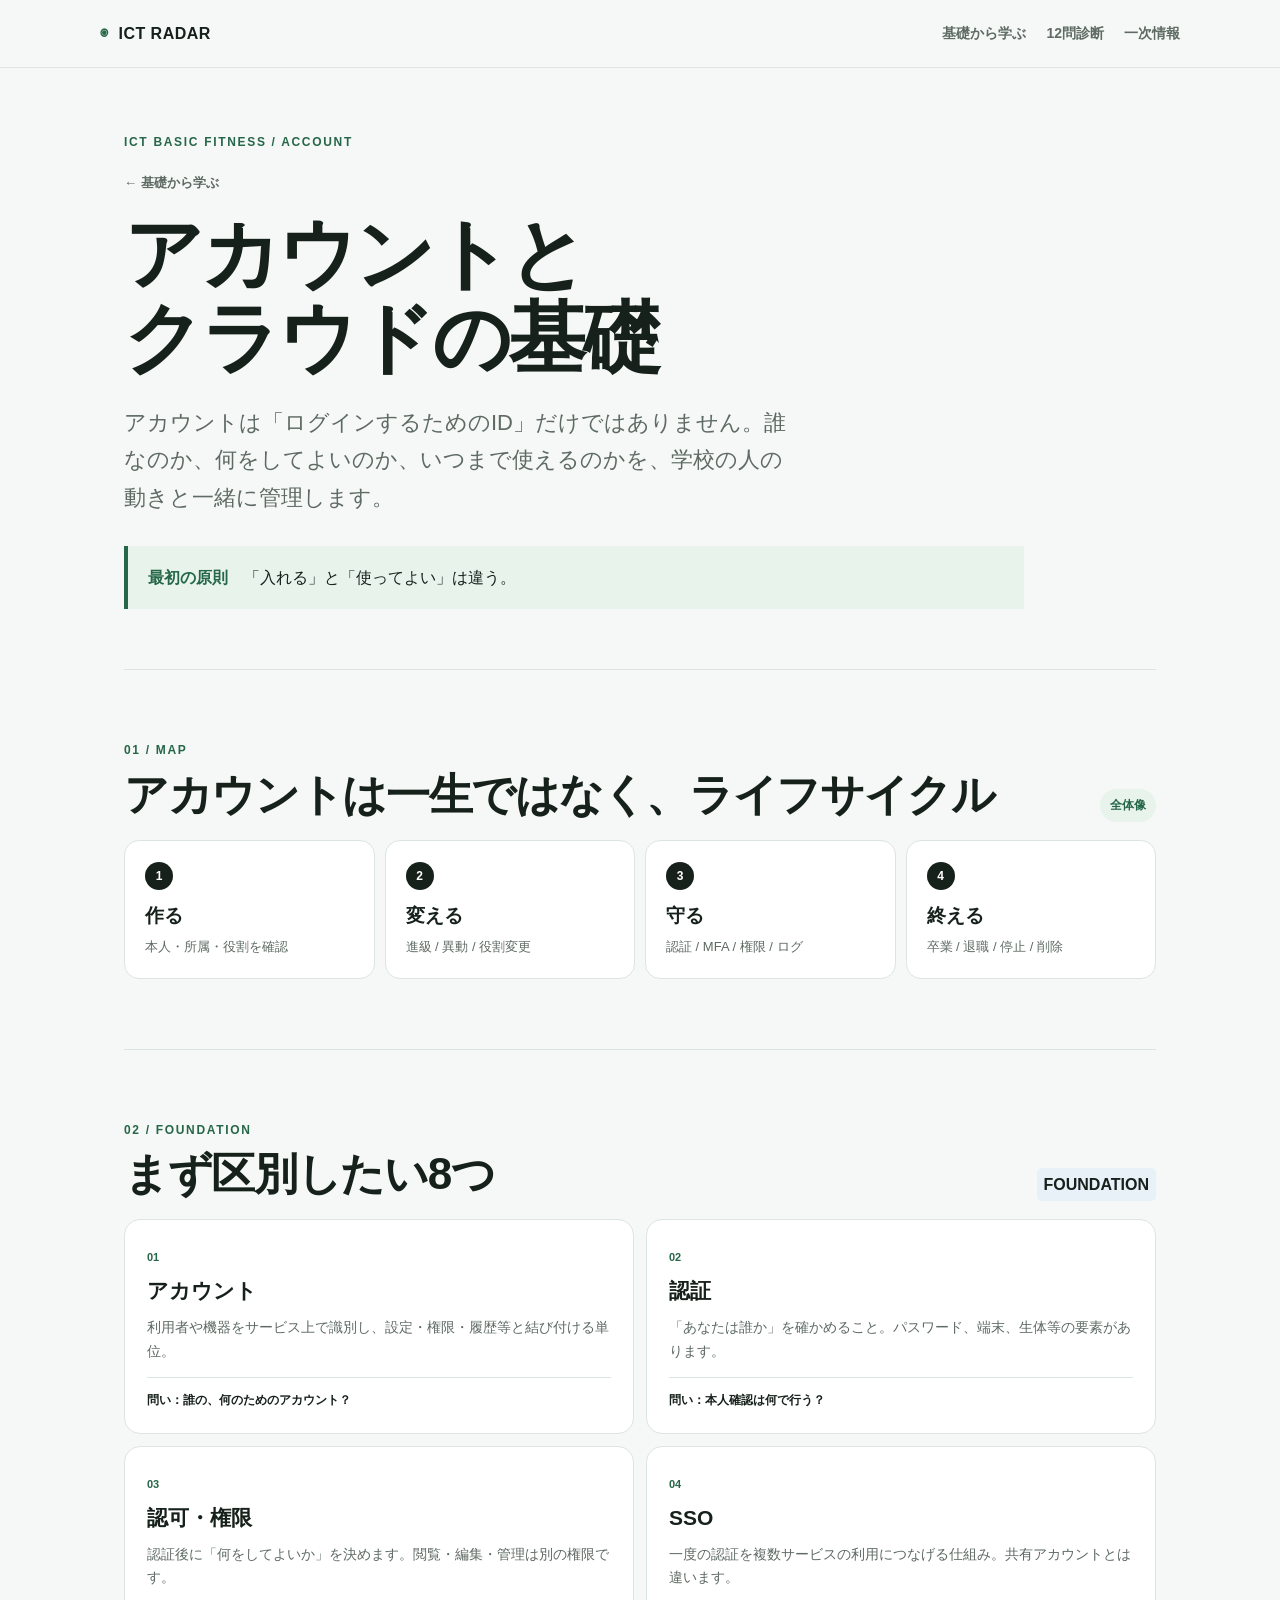
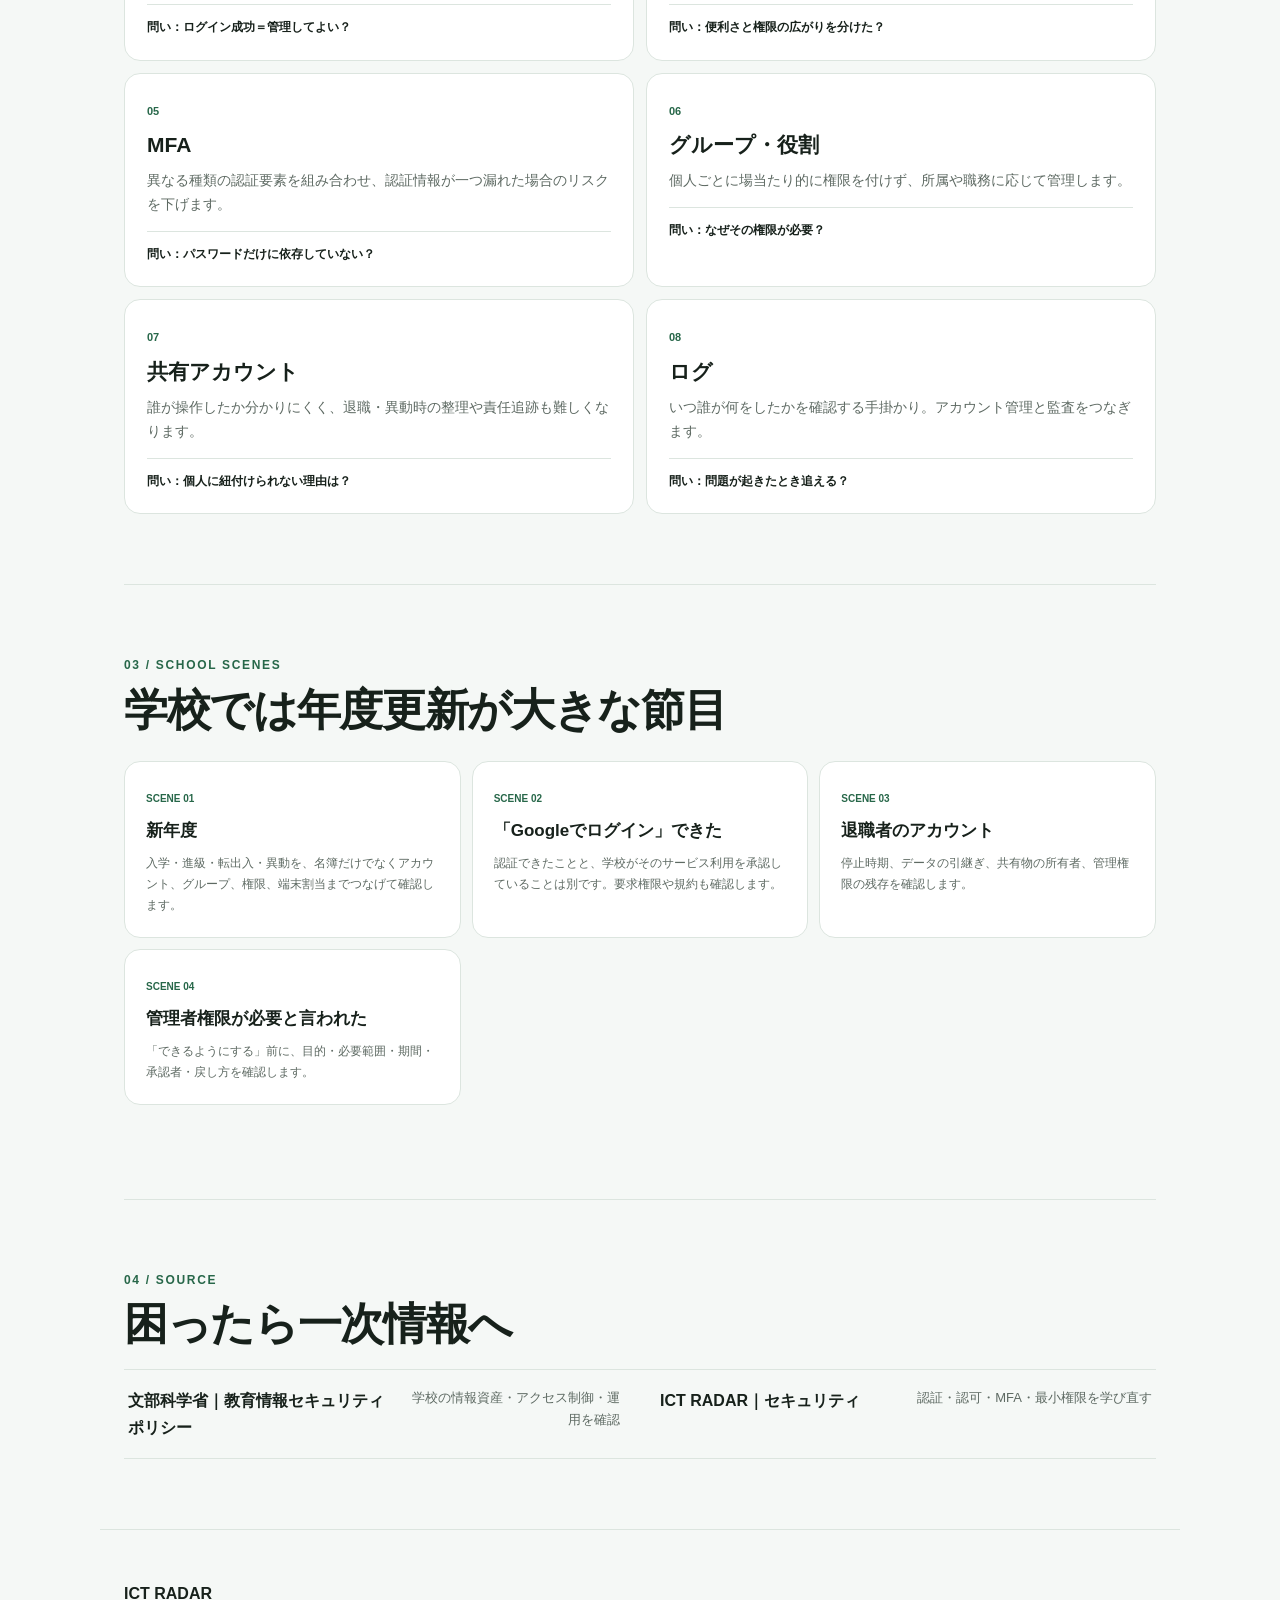
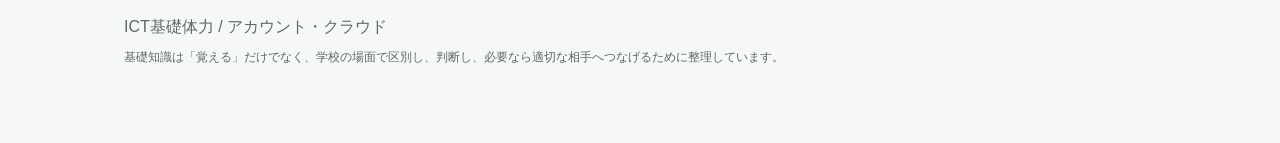
==== account.html @ d50bbae7 "Add account and cloud foundation page" ====
<!doctype html><html lang="ja"><head><meta charset="utf-8"><meta name="viewport" content="width=device-width,initial-scale=1"><meta name="description" content="学校ICTのアカウント・クラウド運用の基礎"><title>アカウント・クラウドの基礎 | ICT RADAR</title><link rel="stylesheet" href="styles.css"></head><body>
<header class="site-header"><a class="brand" href="index.html"><span class="brand-mark">◉</span><span>ICT RADAR</span></a><nav><a href="index.html#learn">基礎から学ぶ</a><a href="diagnosis.html">12問診断</a><a href="index.html#sources">一次情報</a></nav></header>
<main><section class="topic-hero"><p class="eyebrow">ICT BASIC FITNESS / ACCOUNT</p><p class="topic-back"><a href="index.html#learn">← 基礎から学ぶ</a></p><h1>アカウントと<br>クラウドの基礎</h1><p class="lead">アカウントは「ログインするためのID」だけではありません。誰なのか、何をしてよいのか、いつまで使えるのかを、学校の人の動きと一緒に管理します。</p><div class="topic-principle"><strong>最初の原則</strong><span>「入れる」と「使ってよい」は違う。</span></div></section>
<section class="section"><div class="section-head"><div><p class="eyebrow">01 / MAP</p><h2>アカウントは一生ではなく、ライフサイクル</h2></div><span class="status">全体像</span></div><div class="diagnose-flow"><article><span>1</span><h3>作る</h3><p>本人・所属・役割を確認</p></article><article><span>2</span><h3>変える</h3><p>進級 / 異動 / 役割変更</p></article><article><span>3</span><h3>守る</h3><p>認証 / MFA / 権限 / ログ</p></article><article><span>4</span><h3>終える</h3><p>卒業 / 退職 / 停止 / 削除</p></article></div></section>
<section class="section"><div class="section-head"><div><p class="eyebrow">02 / FOUNDATION</p><h2>まず区別したい8つ</h2></div><span class="tag foundation">FOUNDATION</span></div><div class="concept-grid">
<article><span>01</span><h3>アカウント</h3><p>利用者や機器をサービス上で識別し、設定・権限・履歴等と結び付ける単位。</p><b>問い：誰の、何のためのアカウント？</b></article>
<article><span>02</span><h3>認証</h3><p>「あなたは誰か」を確かめること。パスワード、端末、生体等の要素があります。</p><b>問い：本人確認は何で行う？</b></article>
<article><span>03</span><h3>認可・権限</h3><p>認証後に「何をしてよいか」を決めます。閲覧・編集・管理は別の権限です。</p><b>問い：ログイン成功＝管理してよい？</b></article>
<article><span>04</span><h3>SSO</h3><p>一度の認証を複数サービスの利用につなげる仕組み。共有アカウントとは違います。</p><b>問い：便利さと権限の広がりを分けた？</b></article>
<article><span>05</span><h3>MFA</h3><p>異なる種類の認証要素を組み合わせ、認証情報が一つ漏れた場合のリスクを下げます。</p><b>問い：パスワードだけに依存していない？</b></article>
<article><span>06</span><h3>グループ・役割</h3><p>個人ごとに場当たり的に権限を付けず、所属や職務に応じて管理します。</p><b>問い：なぜその権限が必要？</b></article>
<article><span>07</span><h3>共有アカウント</h3><p>誰が操作したか分かりにくく、退職・異動時の整理や責任追跡も難しくなります。</p><b>問い：個人に紐付けられない理由は？</b></article>
<article><span>08</span><h3>ログ</h3><p>いつ誰が何をしたかを確認する手掛かり。アカウント管理と監査をつなぎます。</p><b>問い：問題が起きたとき追える？</b></article>
</div></section>
<section class="section"><div class="section-head"><div><p class="eyebrow">03 / SCHOOL SCENES</p><h2>学校では年度更新が大きな節目</h2></div></div><div class="scene-security-grid"><article><span>SCENE 01</span><h3>新年度</h3><p>入学・進級・転出入・異動を、名簿だけでなくアカウント、グループ、権限、端末割当までつなげて確認します。</p></article><article><span>SCENE 02</span><h3>「Googleでログイン」できた</h3><p>認証できたことと、学校がそのサービス利用を承認していることは別です。要求権限や規約も確認します。</p></article><article><span>SCENE 03</span><h3>退職者のアカウント</h3><p>停止時期、データの引継ぎ、共有物の所有者、管理権限の残存を確認します。</p></article><article><span>SCENE 04</span><h3>管理者権限が必要と言われた</h3><p>「できるようにする」前に、目的・必要範囲・期間・承認者・戻し方を確認します。</p></article></div></section>
<section class="section"><div class="section-head"><div><p class="eyebrow">04 / SOURCE</p><h2>困ったら一次情報へ</h2></div></div><div class="source-list"><a href="https://www.mext.go.jp/a_menu/shotou/zyouhou/detail/1397369.htm" target="_blank" rel="noopener"><strong>文部科学省｜教育情報セキュリティポリシー</strong><span>学校の情報資産・アクセス制御・運用を確認</span></a><a href="security.html"><strong>ICT RADAR｜セキュリティ</strong><span>認証・認可・MFA・最小権限を学び直す</span></a></div></section></main><footer><strong>ICT RADAR</strong><p>ICT基礎体力 / アカウント・クラウド</p><p class="small">基礎知識は「覚える」だけでなく、学校の場面で区別し、判断し、必要なら適切な相手へつなげるために整理しています。</p></footer></body></html>
---- styles.css ----
:root{--ink:#17211b;--muted:#5e6a63;--line:#dce5df;--bg:#f5f8f6;--card:#fff;--green:#276749;--pale:#e8f3ec;--yellow:#f7efc7;--blue:#e8f0f8;--max:1080px}*{box-sizing:border-box}html{scroll-behavior:smooth}body{margin:0;font-family:-apple-system,BlinkMacSystemFont,"Segoe UI","Noto Sans JP",sans-serif;color:var(--ink);background:var(--bg);line-height:1.7}.site-header{height:68px;padding:0 max(20px,calc((100% - var(--max))/2));display:flex;align-items:center;justify-content:space-between;background:rgba(245,248,246,.95);border-bottom:1px solid var(--line);position:sticky;top:0;z-index:10}.brand{display:flex;gap:10px;align-items:center;font-weight:800;text-decoration:none;color:var(--ink);letter-spacing:.03em}.brand-mark{color:var(--green)}nav{display:flex;gap:20px}nav a{color:var(--muted);text-decoration:none;font-size:14px;font-weight:700}main{max-width:var(--max);margin:auto;padding:0 24px}.hero{padding:88px 0 72px;max-width:780px}.eyebrow{font-size:12px;font-weight:800;letter-spacing:.14em;color:var(--green);margin:0 0 8px;text-transform:uppercase}.hero h1{font-size:clamp(48px,8vw,88px);line-height:1.05;letter-spacing:-.04em;margin:0 0 26px}.lead{font-size:clamp(17px,2.2vw,22px);color:var(--muted);max-width:680px}.hero-actions{display:flex;gap:12px;flex-wrap:wrap;margin-top:30px}.button{display:inline-block;padding:12px 18px;border:1px solid var(--line);border-radius:999px;text-decoration:none;color:var(--ink);font-weight:800;background:white}.button.primary{background:var(--ink);color:white;border-color:var(--ink)}.section{padding:70px 0;border-top:1px solid var(--line)}.section-head{display:flex;align-items:end;justify-content:space-between;gap:20px;margin-bottom:18px}.section h2{font-size:clamp(30px,4vw,44px);line-height:1.2;margin:0;letter-spacing:-.03em}.section-intro{color:var(--muted);max-width:760px;margin:0 0 28px}.status,.one{font-size:12px;font-weight:800;padding:6px 10px;border-radius:999px;background:var(--pale);color:var(--green);white-space:nowrap}.cards{display:grid;grid-template-columns:repeat(3,1fr);gap:16px}.card{background:var(--card);border:1px solid var(--line);border-radius:18px;padding:24px}.card h3{font-size:20px;line-height:1.45;margin:14px 0 10px}.card p{color:var(--muted);font-size:14px}.card a{color:var(--green);font-weight:800;text-decoration:none;font-size:14px}.meta{display:flex;gap:8px;align-items:center;color:var(--muted);font-size:12px}.tag{font-weight:900;padding:3px 7px;border-radius:5px}.tag.current{background:var(--yellow)}.tag.foundation{background:var(--blue)}.quiz-section{background:var(--ink);color:white;margin-left:-24px;margin-right:-24px;padding-left:24px;padding-right:24px;border:0}.quiz-section .eyebrow{color:#a9d5ba}.quiz-section .one{background:#294034;color:#c9ecd6}.quiz-box{max-width:760px}.quiz-question{font-size:clamp(22px,3vw,30px);font-weight:800;line-height:1.5;margin:20px 0}.quiz-options{display:grid;gap:10px}.quiz-option{width:100%;text-align:left;padding:14px 16px;border:1px solid #4a5b50;border-radius:12px;background:#223029;color:white;font:inherit;cursor:pointer}.quiz-option:hover,.quiz-option:focus{border-color:#a9d5ba}.quiz-option[disabled]{cursor:default;opacity:.8}.quiz-result{margin-top:18px;padding:18px;border-radius:14px;background:#f6f8f7;color:var(--ink)}.quiz-result strong{display:block;font-size:18px;margin-bottom:6px}.scene-grid{display:grid;grid-template-columns:repeat(3,1fr);gap:12px}.scene-card{text-align:left;padding:22px;border:1px solid var(--line);border-radius:16px;background:white;color:var(--ink);font:inherit;cursor:pointer;min-height:130px}.scene-card strong,.scene-card span{display:block}.scene-card strong{font-size:18px;line-height:1.45}.scene-card span{font-size:13px;color:var(--muted);margin-top:8px}.scene-card:hover,.scene-card:focus{border-color:var(--green)}.scene-answer{margin-top:16px;padding:24px;background:var(--pale);border-radius:16px}.scene-answer h3{margin-top:0}.scene-answer p{margin-bottom:0}.radar-flow{display:flex;align-items:center;gap:8px;flex-wrap:wrap;margin:4px 0 38px}.radar-flow span{background:var(--ink);color:white;border-radius:999px;padding:7px 12px;font-size:12px;font-weight:800}.radar-flow b{color:var(--green)}.media-groups{display:grid;gap:40px}.media-group h3{font-size:18px;margin:0 0 14px}.media-grid{display:grid;grid-template-columns:repeat(3,1fr);gap:12px}.media-card{display:flex;flex-direction:column;min-height:230px;padding:22px;border:1px solid var(--line);border-radius:16px;background:white;color:var(--ink);text-decoration:none;transition:transform .15s ease,border-color .15s ease}.media-card:hover,.media-card:focus{border-color:var(--green);transform:translateY(-2px)}.media-type{align-self:flex-start;background:var(--pale);color:var(--green);font-size:11px;font-weight:900;border-radius:999px;padding:4px 8px;margin-bottom:13px}.media-card strong{font-size:20px;line-height:1.35}.media-card p{color:var(--muted);font-size:13px;margin:10px 0 18px}.media-card em{font-style:normal;color:var(--green);font-size:12px;font-weight:800;margin-top:auto}.policy-media{background:#fbfaf4}.media-note{margin:36px 0 0;padding:18px 20px;border-left:4px solid var(--green);background:var(--pale);font-size:14px}.learn-grid{display:grid;grid-template-columns:repeat(3,1fr);gap:1px;background:var(--line);border:1px solid var(--line);border-radius:18px;overflow:hidden}.learn-grid article{background:white;padding:24px}.learn-grid span{font-size:12px;color:var(--green);font-weight:900}.learn-grid h3{margin:6px 0;font-size:20px}.learn-grid p{margin:0;color:var(--muted);font-size:13px}.source-list{display:grid;grid-template-columns:1fr 1fr;border-top:1px solid var(--line)}.source-list a{display:flex;justify-content:space-between;gap:18px;padding:17px 4px;border-bottom:1px solid var(--line);color:var(--ink);text-decoration:none}.source-list a:nth-child(odd){padding-right:20px}.source-list a:nth-child(even){padding-left:20px}.source-list span{font-size:13px;color:var(--muted);text-align:right}footer{max-width:var(--max);margin:0 auto;padding:50px 24px 70px;border-top:1px solid var(--line);color:var(--muted)}footer strong{color:var(--ink)}footer p{margin:6px 0}.small{font-size:12px;max-width:760px}@media(max-width:760px){.site-header nav{display:none}.hero{padding:58px 0 52px}.cards,.scene-grid,.learn-grid,.media-grid{grid-template-columns:1fr}.media-card{min-height:0}.source-list{grid-template-columns:1fr}.source-list a:nth-child(n){padding-left:4px;padding-right:4px}.section{padding:52px 0}.quiz-section{padding-top:52px;padding-bottom:52px}.source-list a{display:block}.source-list span{display:block;text-align:left;margin-top:4px}.radar-flow{gap:6px}.radar-flow span{font-size:11px;padding:6px 9px}}.live-section{position:relative}.auto-status{background:#fff3cd;color:#705800}.live-guide{display:flex;align-items:center;gap:8px;flex-wrap:wrap;margin:0 0 22px;padding:14px 16px;border:1px solid var(--line);border-radius:14px;background:white;font-size:12px}.live-guide strong{margin-right:6px}.live-guide span{padding:4px 8px;background:var(--pale);border-radius:999px}.live-guide b{color:var(--green)}.radar-meta{font-size:12px;color:var(--muted);margin:0 0 10px}.radar-items{border-top:1px solid var(--line)}.radar-item{display:grid;grid-template-columns:150px 1fr auto;gap:18px;align-items:start;padding:17px 4px;border-bottom:1px solid var(--line)}.radar-item-meta{display:flex;flex-direction:column;font-size:11px;color:var(--muted)}.radar-item-meta b{color:var(--green);font-size:12px}.radar-item a{color:var(--ink);text-decoration:none;font-weight:750;line-height:1.5}.radar-item a:hover{text-decoration:underline}.radar-keywords{display:flex;gap:4px;flex-wrap:wrap;justify-content:flex-end;max-width:220px}.radar-keywords span{font-size:10px;padding:3px 6px;border-radius:999px;background:var(--blue);white-space:nowrap}.radar-caution{font-size:12px;color:var(--muted);margin-top:18px}.radar-empty{padding:22px 4px;color:var(--muted);font-size:14px}@media(max-width:760px){.radar-item{grid-template-columns:1fr;gap:7px}.radar-item-meta{flex-direction:row;gap:8px}.radar-keywords{justify-content:flex-start;max-width:none}.live-guide strong{width:100%}}.quiz-meta{display:flex;gap:7px;flex-wrap:wrap;margin:16px 0 4px}.quiz-meta span{font-size:10px;font-weight:900;letter-spacing:.05em;padding:4px 8px;border-radius:999px;background:#294034;color:#c9ecd6}.quiz-takeaway{margin-top:14px;padding-top:12px;border-top:1px solid var(--line)}.quiz-loading{color:#c9d4cd;padding:16px 0}.topic-hero{padding:64px 0 60px;max-width:900px}.topic-hero h1{font-size:clamp(46px,7vw,78px);line-height:1.08;letter-spacing:-.04em;margin:8px 0 24px}.topic-back a{color:var(--muted);text-decoration:none;font-size:13px;font-weight:700}.topic-principle{margin-top:30px;padding:18px 20px;border-left:4px solid var(--green);background:var(--pale);display:flex;gap:16px;flex-wrap:wrap}.topic-principle strong{color:var(--green)}.network-map{display:flex;align-items:stretch;gap:7px;overflow-x:auto;padding:10px 0 20px}.network-map div{min-width:112px;background:white;border:1px solid var(--line);border-radius:14px;padding:16px 12px;text-align:center}.network-map b,.network-map span{display:block}.network-map span{font-size:11px;color:var(--muted);margin-top:4px}.network-map i{align-self:center;color:var(--green);font-style:normal;font-weight:900}.distinction{margin-top:20px;background:white;border:1px solid var(--line);border-radius:16px;padding:22px}.distinction>b{color:var(--green)}.distinction p{margin:7px 0 0}.distinction .button{margin-top:15px}.concept-grid{display:grid;grid-template-columns:repeat(2,1fr);gap:12px}.concept-grid article{background:white;border:1px solid var(--line);border-radius:16px;padding:22px}.concept-grid article>span{font-size:11px;color:var(--green);font-weight:900}.concept-grid h3{font-size:21px;margin:4px 0 7px}.concept-grid p{font-size:14px;color:var(--muted);margin:0 0 14px}.concept-grid b{display:block;font-size:12px;padding-top:12px;border-top:1px solid var(--line)}.diagnose-flow{display:grid;grid-template-columns:repeat(4,1fr);gap:10px}.diagnose-flow article{background:white;border:1px solid var(--line);border-radius:15px;padding:20px}.diagnose-flow span{display:inline-grid;place-items:center;width:28px;height:28px;border-radius:50%;background:var(--ink);color:white;font-size:12px;font-weight:900}.diagnose-flow h3{margin:10px 0 4px}.diagnose-flow p{font-size:13px;color:var(--muted);margin:0}.authority-box{margin-top:20px;padding:25px;background:var(--ink);color:white;border-radius:17px}.authority-box .eyebrow{color:#a9d5ba}.authority-box h3{font-size:22px;margin:4px 0 8px}.authority-box p:last-child{color:#c9d4cd;margin-bottom:0}.current-grid{display:grid;grid-template-columns:repeat(2,1fr);gap:12px}.current-card{background:white;border:1px solid var(--line);border-radius:16px;padding:22px}.current-card>div{display:flex;align-items:center;justify-content:space-between;gap:10px}.checked{font-size:10px;color:var(--muted)}.current-card h3{font-size:19px;line-height:1.5;margin:12px 0 8px}.current-card p{font-size:13px;color:var(--muted)}.current-card a{font-size:12px;color:var(--green);font-weight:800;text-decoration:none}.update-policy{margin-top:24px;padding:22px;background:var(--pale);border-radius:16px}.update-policy h3{margin-top:0}.update-policy p{margin-bottom:0;font-size:14px}.learn-link{color:inherit;text-decoration:none;background:white}.learn-link article{height:100%;transition:background .15s}.learn-link:hover article{background:var(--pale)}.learn-link b{display:block;color:var(--green);font-size:11px;margin-top:10px}@media(max-width:760px){.concept-grid,.current-grid,.diagnose-flow{grid-template-columns:1fr}.topic-hero{padding-top:42px}.network-map{margin-right:-24px;padding-right:24px}}.source-change-alert{margin:0 0 18px;padding:16px 18px;border:1px solid #d7a928;border-radius:14px;background:#fff7d9}.source-change-alert b{display:block}.source-change-alert p{margin:5px 0 0;font-size:13px;color:var(--muted)}.diagnosis-hero{max-width:960px}.diagnosis-model{display:grid;grid-template-columns:repeat(4,1fr);gap:10px;margin-top:30px}.diagnosis-model>div{background:white;border:1px solid var(--line);border-radius:15px;padding:16px}.diagnosis-model b,.diagnosis-model span,.diagnosis-model small{display:block}.diagnosis-model b{font-size:12px}.diagnosis-model span{font-size:12px;margin:6px 0}.diagnosis-model small{color:var(--muted)}.course-grid{display:grid;grid-template-columns:repeat(2,1fr);gap:14px}.course-card{background:white;border:1px solid var(--line);border-radius:18px;padding:26px}.course-card h3{font-size:25px;margin:6px 0}.course-card>strong{font-size:44px;letter-spacing:-.04em}.course-card p{color:var(--muted);font-size:14px}.course-time{font-size:11px;color:var(--green);font-weight:900}.diagnosis-note{font-size:12px;color:var(--muted);margin-top:18px}.diag-topline{display:flex;justify-content:space-between;gap:10px;align-items:center;margin-bottom:12px}.text-button{border:0;background:none;color:var(--green);font-weight:800;cursor:pointer}.diag-progress{height:7px;background:#e4e9e6;border-radius:99px;overflow:hidden}.diag-progress>div{height:100%;background:var(--green);transition:width .2s}.diag-question{max-width:850px;margin:22px auto 0;background:white;border:1px solid var(--line);border-radius:20px;padding:clamp(20px,4vw,38px)}.diag-qmeta{display:flex;gap:8px}.diag-qmeta span{font-size:10px;font-weight:900;padding:4px 8px;border-radius:99px;background:var(--pale)}.diag-question h3{font-size:25px;margin:12px 0}.diag-prompt{line-height:1.9;white-space:normal}.diag-options{display:grid;gap:9px;margin:22px 0}.diag-options label{display:flex;align-items:flex-start;gap:10px;border:1px solid var(--line);border-radius:13px;padding:14px;cursor:pointer}.diag-options label:has(input:checked){border-color:var(--green);background:var(--pale)}.diag-options input{margin-top:4px;accent-color:var(--green)}.confidence{border:0;border-top:1px solid var(--line);margin:24px 0 0;padding:20px 0 0}.confidence legend{font-weight:900;padding-right:12px}.confidence label{display:inline-flex;align-items:center;gap:6px;margin:10px 18px 0 0;font-size:13px}.confidence input{accent-color:var(--green)}.diag-written{display:block;margin:20px 0}.diag-written span{display:block;font-size:12px;font-weight:800;margin-bottom:7px}.diag-written textarea{width:100%;box-sizing:border-box;border:1px solid var(--line);border-radius:12px;padding:13px;font:inherit;resize:vertical}.diag-written.compact textarea{min-height:70px}.diag-error{color:#9b341d;background:#fff0ea;padding:10px 12px;border-radius:10px;font-size:12px}.diag-nav{display:flex;justify-content:space-between;gap:12px;margin-top:24px}.result-status-grid{display:grid;grid-template-columns:repeat(4,1fr);gap:10px}.result-status{background:white;border:1px solid var(--line);border-radius:16px;padding:18px}.result-status b,.result-status strong,.result-status span{display:block}.result-status b{font-size:11px}.result-status strong{font-size:40px;margin:7px 0}.result-status span{font-size:11px;color:var(--muted)}.result-status.misconception{border-color:#d6a08f}.result-status.fuzzy{border-color:#d6c68f}.result-reading{background:var(--pale);padding:16px 18px;border-radius:13px;font-size:13px;margin:16px 0 28px}.result-set-grid{display:grid;grid-template-columns:repeat(2,1fr);gap:10px}.result-set-grid article{background:white;border:1px solid var(--line);border-radius:15px;padding:18px}.result-set-grid span{font-size:10px;color:var(--green);font-weight:900}.result-set-grid h3{font-size:17px;margin:6px 0}.result-set-grid p{font-size:11px;color:var(--muted);margin:0}.review-title{margin-top:34px}.review-list{display:grid;gap:8px}.review-item{background:white;border:1px solid var(--line);border-radius:13px;padding:0 16px}.review-item summary{display:flex;gap:12px;align-items:center;padding:14px 0;cursor:pointer}.review-item summary b{font-size:10px;min-width:100px}.review-item>div{padding:0 0 16px;font-size:13px}.review-item>div p{margin:7px 0}.review-item a{color:var(--green);font-weight:800;text-decoration:none}.school-link{color:var(--muted)}.rubric-box{margin-top:28px;background:var(--ink);color:white;border-radius:17px;padding:24px}.rubric-box .eyebrow{color:#a9d5ba}.rubric-box pre{white-space:pre-wrap;font:inherit;font-size:12px;line-height:1.8;color:#dce5e0}.result-actions{display:flex;gap:10px;flex-wrap:wrap;margin-top:28px}@media(max-width:760px){.diagnosis-model,.result-status-grid{grid-template-columns:repeat(2,1fr)}.course-grid,.result-set-grid{grid-template-columns:1fr}.diag-question{padding:20px 16px}.confidence label{display:flex;margin-right:0}.review-item summary{align-items:flex-start;flex-direction:column;gap:4px}}
.source-groups{display:grid;gap:34px;margin-top:28px}.source-group{border-top:1px solid var(--line)}.source-group-head{display:grid;grid-template-columns:48px 1fr;gap:16px;padding:22px 4px 10px}.source-group-head>span{font-size:11px;font-weight:900;color:var(--green);padding-top:5px}.source-group-head h3{font-size:20px;margin:0 0 4px}.source-group-head p{font-size:12px;color:var(--muted);margin:0}.source-group .source-list{border-top:0}
@media(max-width:760px){.source-group-head{grid-template-columns:34px 1fr}.source-groups{gap:26px}}

.security-map{display:grid;grid-template-columns:1fr auto 1fr auto 1fr auto 1fr auto 1fr;gap:9px;align-items:stretch;margin:26px 0}.security-map article{background:white;border:1px solid var(--line);border-radius:15px;padding:17px;min-width:0}.security-map article>span,.scene-security-grid article>span{font-size:10px;font-weight:900;color:var(--green)}.security-map h3{font-size:16px;margin:6px 0}.security-map p{font-size:11px;color:var(--muted);margin:0;line-height:1.6}.security-map i{align-self:center;color:var(--green);font-style:normal;font-weight:900}.scene-security-grid{display:grid;grid-template-columns:repeat(3,1fr);gap:11px;margin:24px 0}.scene-security-grid article{background:white;border:1px solid var(--line);border-radius:16px;padding:21px}.scene-security-grid h3{font-size:17px;margin:7px 0}.scene-security-grid p{font-size:12px;color:var(--muted);line-height:1.75;margin:0}.security-concepts article b{line-height:1.55}
@media(max-width:980px){.security-map{grid-template-columns:1fr 1fr}.security-map i{display:none}.scene-security-grid{grid-template-columns:repeat(2,1fr)}}
@media(max-width:760px){.security-map,.scene-security-grid{grid-template-columns:1fr}}

.level-ladder{display:grid;gap:10px;margin:26px 0}.level-ladder article{display:grid;grid-template-columns:72px 1fr minmax(280px,1.15fr);gap:18px;align-items:center;background:white;border:1px solid var(--line);border-radius:17px;padding:18px 20px}.level-no{font-size:24px;font-weight:900;color:var(--green)}.level-ladder .eyebrow{margin:0}.level-ladder h3{font-size:19px;margin:3px 0}.level-ladder p{font-size:12px;color:var(--muted);margin:0}.level-check{border-left:1px solid var(--line);padding-left:18px}.level-check b,.level-check span{display:block}.level-check b{font-size:10px;color:var(--green);margin-bottom:5px}.level-check span{font-size:12px;line-height:1.7}.transfer-box{background:var(--ink);color:white;border-radius:17px;padding:22px}.transfer-box>div{display:flex;align-items:center;gap:12px;font-size:17px;font-weight:800}.transfer-box>div b{color:#a9d5ba;font-size:22px}.transfer-box p{font-size:12px;color:#dce5e0;line-height:1.8;margin:10px 0 0}
@media(max-width:760px){.level-ladder article{grid-template-columns:50px 1fr}.level-check{grid-column:1/-1;border-left:0;border-top:1px solid var(--line);padding:12px 0 0}.transfer-box>div{font-size:14px;flex-wrap:wrap}}

.answer-review-head{display:flex;justify-content:space-between;gap:18px;align-items:end;margin-top:34px}.answer-review-head .review-title{margin:0}.answer-review-head p{font-size:12px;color:var(--muted);margin:6px 0 0}.answer-review-head>span{font-size:11px;font-weight:900;color:var(--green)}.all-answers{margin-top:14px}.review-item summary em{margin-left:auto;font-style:normal;font-size:10px;color:var(--muted);font-weight:700}.answer-compare{display:grid;grid-template-columns:1fr .72fr 1fr;gap:9px;margin:4px 0 18px}.answer-box{border:1px solid var(--line);border-radius:12px;padding:13px;background:#fafcfb}.answer-box span,.answer-box strong{display:block}.answer-box span{font-size:10px;color:var(--muted);font-weight:800;margin-bottom:5px}.answer-box strong{font-size:12px;line-height:1.65}.answer-box.mine{border-left:4px solid #789b89}.answer-box.correct{border-left:4px solid var(--green)}.confidence-box{background:var(--pale)}.result-meaning{background:var(--pale);border-radius:10px;padding:10px 12px}.review-priority{margin-top:14px;padding:13px 15px;border:1px solid var(--line);border-radius:12px;font-size:12px;color:var(--muted)}
@media(max-width:760px){.answer-review-head{align-items:flex-start}.answer-compare{grid-template-columns:1fr}.review-item summary em{margin-left:0}.review-item summary{gap:5px}}

.reflection-note{background:#f7faf8;border:1px solid var(--line);border-radius:13px;padding:14px}.reflection-note span{font-size:12px}.reflection-note small{display:block;color:var(--muted);font-size:10px;line-height:1.6;margin-top:6px}.reflection-result{border:1px dashed #b8c8bf;border-radius:12px;padding:13px 14px;margin:-7px 0 17px;background:#fbfcfb}.reflection-result>span{display:block;font-size:10px;font-weight:900;color:var(--green);margin-bottom:6px}.reflection-result p{font-size:12px;line-height:1.75;margin:0;white-space:normal}.reflection-result.empty p{color:var(--muted)}

.course-badges{display:flex;gap:7px;align-items:center;flex-wrap:wrap}.free-badge{font-size:10px;font-weight:900;color:var(--green);background:var(--pale);border-radius:999px;padding:5px 9px}.privacy-note{margin:18px 0 8px;padding:15px 17px;border:1px solid var(--line);border-radius:14px;background:#f8fbf9}.privacy-note b{font-size:12px;color:var(--green)}.privacy-note p{font-size:11px;color:var(--muted);line-height:1.75;margin:6px 0 0}
@media print{.site-header,.diagnosis-hero,#diagnosisStart,#diagnosisRun,.result-actions,footer{display:none!important}#diagnosisResult{display:block!important;padding:0!important}.section{max-width:none!important}.review-item{break-inside:avoid}.review-item>div{display:block!important}.review-item summary{list-style:none}.answer-compare{grid-template-columns:1fr 1fr 1fr}.reflection-result{break-inside:avoid}}
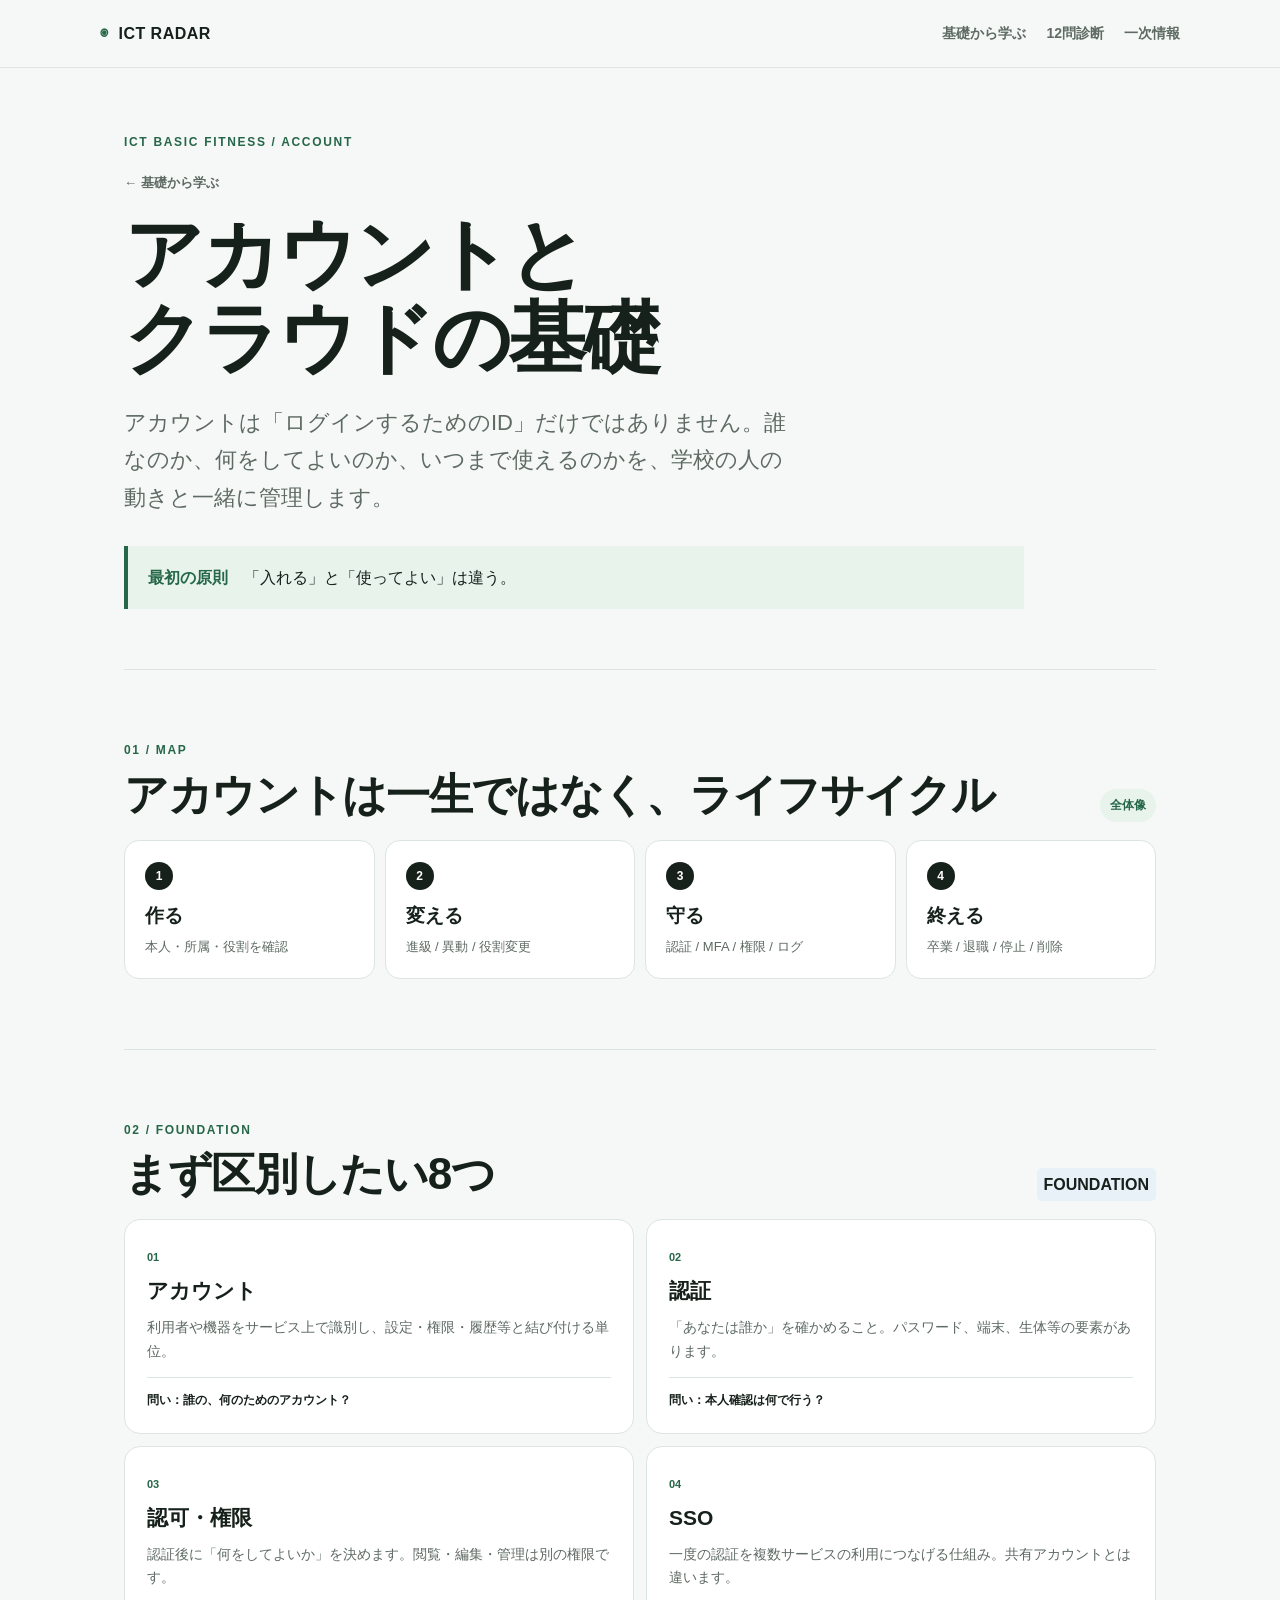
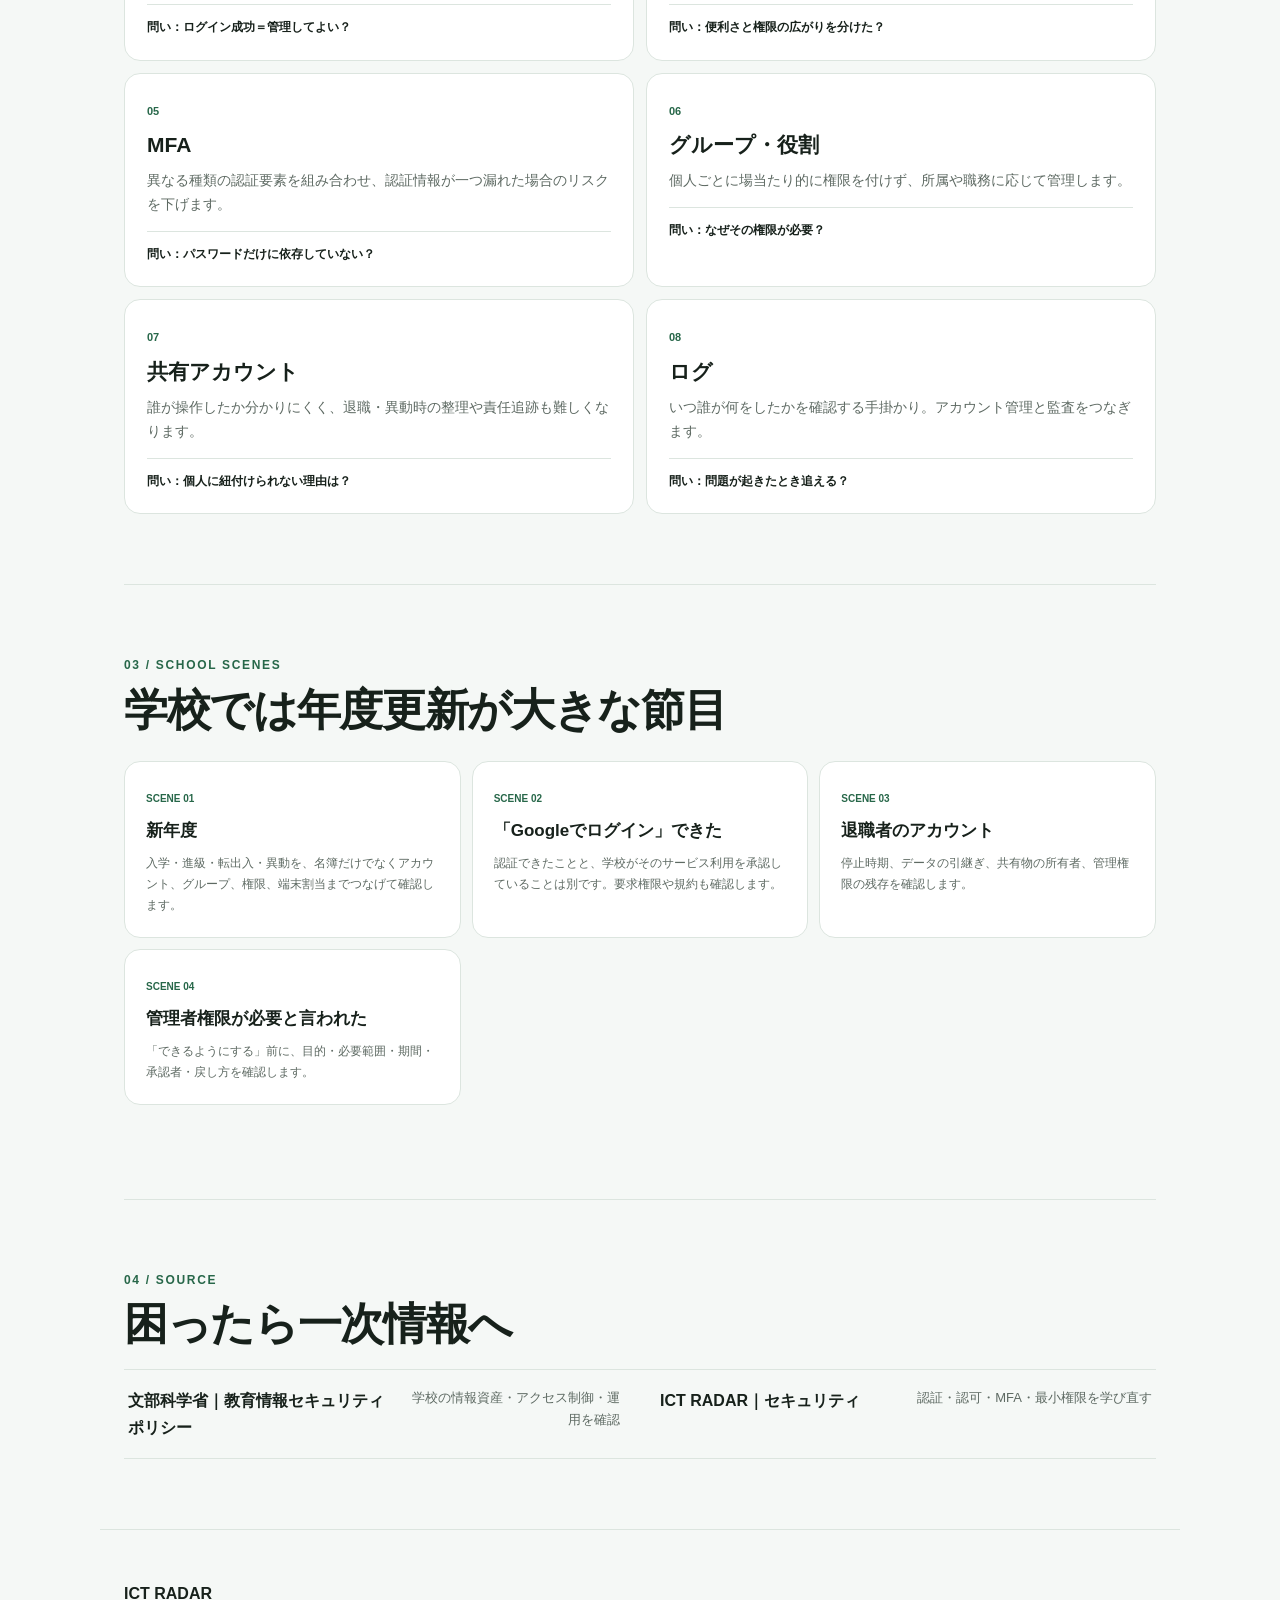
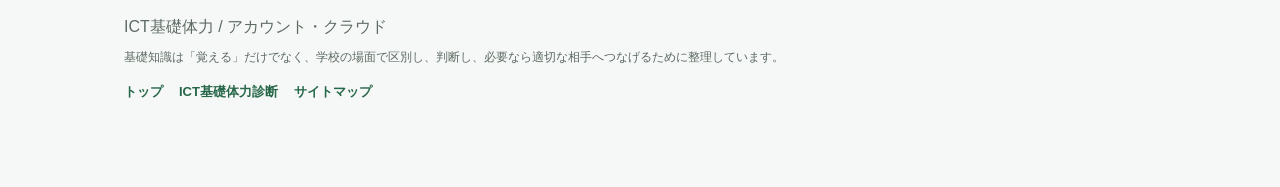
==== commit 5d32850d: "フッターにサイトマップ導線を追加" ====
--- a/account.html
+++ b/account.html
@@ -13,4 +13,5 @@
 <article><span>08</span><h3>ログ</h3><p>いつ誰が何をしたかを確認する手掛かり。アカウント管理と監査をつなぎます。</p><b>問い：問題が起きたとき追える？</b></article>
 </div></section>
 <section class="section"><div class="section-head"><div><p class="eyebrow">03 / SCHOOL SCENES</p><h2>学校では年度更新が大きな節目</h2></div></div><div class="scene-security-grid"><article><span>SCENE 01</span><h3>新年度</h3><p>入学・進級・転出入・異動を、名簿だけでなくアカウント、グループ、権限、端末割当までつなげて確認します。</p></article><article><span>SCENE 02</span><h3>「Googleでログイン」できた</h3><p>認証できたことと、学校がそのサービス利用を承認していることは別です。要求権限や規約も確認します。</p></article><article><span>SCENE 03</span><h3>退職者のアカウント</h3><p>停止時期、データの引継ぎ、共有物の所有者、管理権限の残存を確認します。</p></article><article><span>SCENE 04</span><h3>管理者権限が必要と言われた</h3><p>「できるようにする」前に、目的・必要範囲・期間・承認者・戻し方を確認します。</p></article></div></section>
-<section class="section"><div class="section-head"><div><p class="eyebrow">04 / SOURCE</p><h2>困ったら一次情報へ</h2></div></div><div class="source-list"><a href="https://www.mext.go.jp/a_menu/shotou/zyouhou/detail/1397369.htm" target="_blank" rel="noopener"><strong>文部科学省｜教育情報セキュリティポリシー</strong><span>学校の情報資産・アクセス制御・運用を確認</span></a><a href="security.html"><strong>ICT RADAR｜セキュリティ</strong><span>認証・認可・MFA・最小権限を学び直す</span></a></div></section></main><footer><strong>ICT RADAR</strong><p>ICT基礎体力 / アカウント・クラウド</p><p class="small">基礎知識は「覚える」だけでなく、学校の場面で区別し、判断し、必要なら適切な相手へつなげるために整理しています。</p></footer></body></html>+<section class="section"><div class="section-head"><div><p class="eyebrow">04 / SOURCE</p><h2>困ったら一次情報へ</h2></div></div><div class="source-list"><a href="https://www.mext.go.jp/a_menu/shotou/zyouhou/detail/1397369.htm" target="_blank" rel="noopener"><strong>文部科学省｜教育情報セキュリティポリシー</strong><span>学校の情報資産・アクセス制御・運用を確認</span></a><a href="security.html"><strong>ICT RADAR｜セキュリティ</strong><span>認証・認可・MFA・最小権限を学び直す</span></a></div></section></main><footer><strong>ICT RADAR</strong><p>ICT基礎体力 / アカウント・クラウド</p><p class="small">基礎知識は「覚える」だけでなく、学校の場面で区別し、判断し、必要なら適切な相手へつなげるために整理しています。</p>  <p class="footer-links"><a href="index.html">トップ</a><a href="diagnosis.html">ICT基礎体力診断</a><a href="sitemap.html">サイトマップ</a></p>
+</footer></body></html>
--- a/styles.css
+++ b/styles.css
@@ -16,3 +16,363 @@
 
 .course-badges{display:flex;gap:7px;align-items:center;flex-wrap:wrap}.free-badge{font-size:10px;font-weight:900;color:var(--green);background:var(--pale);border-radius:999px;padding:5px 9px}.privacy-note{margin:18px 0 8px;padding:15px 17px;border:1px solid var(--line);border-radius:14px;background:#f8fbf9}.privacy-note b{font-size:12px;color:var(--green)}.privacy-note p{font-size:11px;color:var(--muted);line-height:1.75;margin:6px 0 0}
 @media print{.site-header,.diagnosis-hero,#diagnosisStart,#diagnosisRun,.result-actions,footer{display:none!important}#diagnosisResult{display:block!important;padding:0!important}.section{max-width:none!important}.review-item{break-inside:avoid}.review-item>div{display:block!important}.review-item summary{list-style:none}.answer-compare{grid-template-columns:1fr 1fr 1fr}.reflection-result{break-inside:avoid}}
+
+.diagnosis-source{display:flex;gap:10px;align-items:center;flex-wrap:wrap;font-size:11px!important;margin:10px 0}.diagnosis-source a{font-weight:900}.diagnosis-source span{color:var(--muted);font-size:10px}
+
+
+/* Network visual learning maps */
+.web-figure{margin:30px 0 38px;background:white;border:1px solid var(--line);border-radius:22px;padding:clamp(18px,3vw,30px);box-shadow:0 8px 30px rgba(23,33,27,.035)}
+.web-figure-head{display:flex;justify-content:space-between;align-items:end;gap:28px;margin-bottom:22px}
+.web-figure-head>div>span{font-size:11px;font-weight:900;color:var(--green);letter-spacing:.08em}
+.web-figure-head h3{font-size:clamp(23px,3vw,32px);line-height:1.35;margin:4px 0 0}
+.web-figure-head>p{max-width:390px;margin:0;color:var(--muted);font-size:13px}
+.model-compare{display:grid;grid-template-columns:1fr 1fr;gap:14px}
+.model-panel{border:1px solid var(--line);border-radius:18px;padding:20px;min-width:0}
+.model-panel.separation{background:#f3f8fc}
+.model-panel.zerotrust{background:#f1f9f3}
+.model-title{display:flex;align-items:center;gap:12px}
+.model-title>b{display:grid;place-items:center;min-width:36px;height:36px;border-radius:50%;background:#245f91;color:white;font-size:18px}
+.zerotrust .model-title>b{background:var(--green)}
+.model-title h4{font-size:19px;line-height:1.35;margin:0}
+.model-title span{font-size:11px;color:var(--muted)}
+.model-panel>p{font-size:13px;color:var(--muted);line-height:1.75}
+.mini-lanes{display:grid;gap:8px;margin:16px 0}
+.lane{border-radius:12px;padding:12px 14px;background:white;border-left:5px solid #8a9}
+.lane.admin{border-left-color:#c95050}.lane.learn{border-left-color:#3d9862}.lane.web{border-left-color:#397fb8}
+.lane b,.lane span,.lane small{display:block}.lane b{font-size:12px}.lane span{font-size:11px;margin-top:3px}.lane small{font-size:10px;color:var(--muted);margin-top:4px}
+.zt-flow{display:grid;grid-template-columns:1fr auto 1fr;gap:7px;align-items:stretch;margin:16px 0}
+.zt-flow div{background:white;border:1px solid #d7e6dc;border-radius:12px;padding:11px;text-align:center}
+.zt-flow div:nth-of-type(3),.zt-flow div:nth-of-type(4){grid-row:2}.zt-flow i:nth-of-type(2){grid-row:2}
+.zt-flow b,.zt-flow span{display:block}.zt-flow b{font-size:12px}.zt-flow span{font-size:10px;color:var(--muted);margin-top:3px}.zt-flow i{align-self:center;color:var(--green);font-style:normal;font-weight:900}
+.model-points{display:flex;gap:6px;flex-wrap:wrap;margin-top:14px}
+.model-points b{width:100%;font-size:10px;color:var(--green)}
+.model-points span{font-size:10px;font-weight:750;padding:5px 8px;border-radius:999px;background:white;border:1px solid var(--line)}
+.figure-note{display:grid;grid-template-columns:120px 1fr;gap:15px;margin-top:14px;padding:14px 16px;border-radius:13px;background:#fff7d9;font-size:12px}
+.figure-note b{color:#8a6200}.figure-note span{color:#5d5847}
+.seven-figure{background:#fbfdfc}
+.seven-grid{display:grid;grid-template-columns:repeat(4,1fr);gap:9px}
+.seven-grid article{position:relative;background:white;border:1px solid var(--line);border-radius:14px;padding:17px 15px 15px}
+.seven-grid article>b{display:grid;place-items:center;width:28px;height:28px;border-radius:50%;background:var(--green);color:white;font-size:12px;margin-bottom:9px}
+.seven-grid h4{font-size:15px;line-height:1.45;margin:0 0 6px}.seven-grid p{font-size:11px;line-height:1.65;color:var(--muted);margin:0}
+.seven-grid article:last-child{grid-column:2/4;background:var(--pale)}
+.seven-summary{display:flex;align-items:center;gap:18px;margin-top:14px;padding:16px 18px;border-radius:14px;background:var(--ink);color:white}
+.seven-summary b{white-space:nowrap;color:#a9d5ba}.seven-summary p{font-size:12px;margin:0;color:#dce5e0}
+.communication-map-block{margin-top:44px;padding-top:34px;border-top:1px dashed #bdc9c1}
+.communication-map-block h3{font-size:25px;margin:3px 0 7px}.communication-map-block>p:not(.eyebrow){font-size:13px;color:var(--muted);max-width:760px}
+@media(max-width:900px){.model-compare{grid-template-columns:1fr}.seven-grid{grid-template-columns:repeat(2,1fr)}.seven-grid article:last-child{grid-column:auto}.web-figure-head{display:block}.web-figure-head>p{margin-top:10px;max-width:none}}
+@media(max-width:600px){.web-figure{margin-left:-10px;margin-right:-10px;border-radius:16px}.seven-grid{grid-template-columns:1fr}.figure-note{grid-template-columns:1fr;gap:4px}.seven-summary{display:block}.seven-summary p{margin-top:6px}.zt-flow{grid-template-columns:1fr}.zt-flow i{transform:rotate(90deg)}.zt-flow div:nth-of-type(n),.zt-flow i:nth-of-type(n){grid-row:auto}}
+
+
+/* Illustrated network guides */
+.network-illustrations{display:grid;gap:22px;margin:30px 0 40px}
+.network-illustration{margin:0;background:#fff;border:1px solid var(--line);border-radius:22px;padding:clamp(12px,2vw,20px);box-shadow:0 8px 30px rgba(23,33,27,.035)}
+.illustration-label{display:flex;align-items:center;gap:10px;margin:0 2px 13px}
+.illustration-label span{font-size:10px;font-weight:900;letter-spacing:.08em;color:var(--green);background:var(--pale);border-radius:999px;padding:5px 8px}
+.illustration-label strong{font-size:14px}
+.illustration-link{display:block;border-radius:15px;overflow:hidden;background:#f7faf8;border:1px solid #e3ebe6;cursor:zoom-in}
+.illustration-link img{display:block;width:100%;height:auto}
+.illustration-link:focus{outline:3px solid #8fc5a6;outline-offset:3px}
+.network-illustration figcaption{font-size:11px;line-height:1.7;color:var(--muted);padding:10px 4px 0}
+.figure-reading{display:grid;grid-template-columns:130px 1fr;gap:16px;align-items:start;background:#fff7d9;border-radius:14px;padding:15px 18px}
+.figure-reading b{font-size:12px;color:#8a6200}.figure-reading p{font-size:12px;color:#5d5847;margin:0;line-height:1.8}
+@media(max-width:600px){.network-illustration{margin-left:-10px;margin-right:-10px;border-radius:16px;padding:9px}.illustration-label{align-items:flex-start;flex-direction:column;gap:5px}.figure-reading{grid-template-columns:1fr;gap:4px}.network-illustration figcaption{font-size:10px}}
+
+
+/* Beginner network roles */
+.network-roles{display:grid;grid-template-columns:repeat(3,1fr);gap:12px;margin:26px 0}
+.network-roles article{background:#fff;border:1px solid var(--line);border-radius:17px;padding:19px;min-width:0}
+.role-icon{display:grid;place-items:center;width:46px;height:46px;border-radius:14px;background:var(--pale);font-size:24px;margin-bottom:12px}
+.role-name small{display:block;font-size:9px;font-weight:900;letter-spacing:.1em;color:var(--green)}
+.role-name h4{font-size:19px;line-height:1.35;margin:2px 0}
+.role-name em{display:block;font-style:normal;font-size:11px;color:var(--muted);margin-bottom:13px}
+.network-roles article>p{font-size:12px;line-height:1.75;color:var(--muted);margin:9px 0}
+.network-roles article>p b{color:var(--ink)}
+.network-roles .role-trouble{border-top:1px solid var(--line);padding-top:10px;margin-top:12px}
+.network-roles .role-trouble b{display:block;color:#9a4e32;font-size:10px;margin-bottom:2px}
+.checkpoint-guide{margin:30px 0 16px;padding:22px;background:#eef5fa;border:1px solid #d8e6f0;border-radius:18px}
+.checkpoint-guide h4{font-size:20px;margin:3px 0 7px}
+.checkpoint-guide>div>p:last-child{font-size:12px;color:var(--muted);margin:0;max-width:800px}
+.checkpoint-line{display:flex;align-items:center;gap:7px;overflow-x:auto;padding:18px 0 2px;margin-top:8px}
+.checkpoint-line span{white-space:nowrap;background:#fff;border:1px solid #cfdde7;border-radius:999px;padding:7px 10px;font-size:11px;font-weight:800}
+.checkpoint-line i{font-style:normal;font-weight:900;color:#397fb8}
+.network-example{display:grid;grid-template-columns:minmax(220px,.8fr) 1.4fr;gap:16px;background:#fff7d9;border-radius:18px;padding:20px}
+.example-question span,.example-question strong{display:block}
+.example-question span{font-size:10px;font-weight:900;color:#8a6200;margin-bottom:5px}
+.example-question strong{font-size:18px;line-height:1.55}
+.example-thinking{display:grid;gap:7px}
+.example-thinking p{background:rgba(255,255,255,.7);border-radius:10px;padding:10px 12px;font-size:11px;line-height:1.7;margin:0;color:#5d5847}
+.example-thinking b{display:block;color:var(--ink);font-size:10px}
+@media(max-width:900px){.network-roles{grid-template-columns:repeat(2,1fr)}}
+@media(max-width:600px){.network-roles{grid-template-columns:1fr}.network-roles article{padding:17px}.network-example{grid-template-columns:1fr}.checkpoint-line{margin-right:-22px;padding-right:22px}}
+
+
+/* Beginner bridge: roles -> one familiar scene -> diagnosis */
+.beginner-story{margin:32px 0 18px;background:#fff;border:1px solid var(--line);border-radius:20px;padding:clamp(18px,3vw,28px)}
+.story-head h4{font-size:clamp(21px,2.6vw,28px);line-height:1.4;margin:3px 0 8px}
+.story-head>p:last-child{font-size:13px;color:var(--muted);max-width:820px;margin:0}
+.story-steps{display:grid;grid-template-columns:repeat(2,1fr);gap:10px;margin-top:24px}
+.story-steps article{display:grid;grid-template-columns:30px 42px 1fr;gap:10px;align-items:start;background:#f8fbf9;border:1px solid var(--line);border-radius:15px;padding:16px}
+.story-no{display:grid;place-items:center;width:28px;height:28px;border-radius:50%;background:var(--green);color:#fff;font-size:11px;font-weight:900}
+.story-icon{font-size:24px;line-height:1.2}
+.story-steps h5{font-size:15px;line-height:1.5;margin:0 0 5px}
+.story-steps p{font-size:11px;line-height:1.75;color:var(--muted);margin:0 0 9px}
+.story-steps b{display:block;font-size:9px;color:#9a4e32}
+.story-steps small{display:block;font-size:10px;line-height:1.6;color:var(--muted);margin-top:2px}
+.story-caution{display:grid;grid-template-columns:100px 1fr;gap:14px;margin-top:12px;padding:15px 17px;background:#fff7d9;border-radius:13px}
+.story-caution b{font-size:11px;color:#8a6200}.story-caution p{font-size:12px;line-height:1.8;color:#5d5847;margin:0}
+.symptom-grid{display:grid;grid-template-columns:repeat(2,1fr);gap:9px;margin:20px 0 10px}
+.symptom-grid article{background:#fff;border:1px solid #cfdde7;border-radius:13px;padding:14px}
+.symptom-grid span{display:block;font-size:9px;font-weight:900;color:#397fb8;margin-bottom:4px}
+.symptom-grid b{display:block;font-size:13px;line-height:1.55}
+.symptom-grid p{font-size:10px;line-height:1.7;color:var(--muted);margin:6px 0 0}
+.checkpoint-caption{font-size:10px!important;color:var(--muted);margin:10px 0 0!important}
+@media(max-width:760px){.story-steps,.symptom-grid{grid-template-columns:1fr}.story-caution{grid-template-columns:1fr;gap:4px}}
+
+
+/* Invisible network illustration bridge */
+.invisible-network-figure{margin-top:34px}
+.compact-story{margin-top:16px}
+.picture-points{display:grid;grid-template-columns:repeat(3,1fr);gap:10px;margin-top:22px}
+.picture-points article{display:grid;grid-template-columns:34px 1fr;gap:10px;align-items:start;background:#f8fbf9;border:1px solid var(--line);border-radius:15px;padding:16px}
+.picture-points article>span{display:grid;place-items:center;width:30px;height:30px;border-radius:50%;background:var(--green);color:#fff;font-size:12px;font-weight:900}
+.picture-points h5{font-size:14px;line-height:1.5;margin:2px 0 6px}
+.picture-points p{font-size:11px;line-height:1.75;color:var(--muted);margin:0}
+@media(max-width:760px){.picture-points{grid-template-columns:1fr}}
+
+
+/* Visible foundation: IP / subnet / gateway / DNS / DHCP */
+.network-kit{margin:28px 0 18px;background:#eef7f1;border:1px solid #d4e7da;border-radius:20px;padding:clamp(18px,3vw,28px)}
+.kit-head{display:grid;grid-template-columns:64px 1fr;gap:16px;align-items:start}
+.kit-device{display:grid;place-items:center;width:58px;height:58px;border-radius:17px;background:#fff;font-size:31px}
+.kit-head h3{font-size:clamp(20px,2.5vw,27px);margin:2px 0 6px}.kit-head p:last-child{font-size:12px;color:var(--muted);margin:0}
+.dhcp-gives{display:grid;grid-template-columns:180px 38px 1fr;gap:12px;align-items:center;margin-top:22px}
+.dhcp-person{background:#fff;border:1px solid var(--line);border-radius:15px;padding:15px;text-align:center}.dhcp-person>span{display:block;font-size:27px}.dhcp-person>b{display:block;font-size:18px;margin:3px}.dhcp-person p{font-size:10px;line-height:1.6;color:var(--muted);margin:4px 0 0}
+.give-arrow{text-align:center;font-size:27px;font-weight:900;color:var(--green)}
+.setting-card{display:grid;grid-template-columns:repeat(4,1fr);gap:7px}
+.setting-card>div{background:#fff;border:1px solid var(--line);border-radius:13px;padding:12px;min-height:105px}
+.setting-card span{display:grid;place-items:center;width:23px;height:23px;border-radius:50%;background:var(--green);color:#fff;font-size:9px;font-weight:900;margin-bottom:7px}
+.setting-card b{display:block;font-size:11px;line-height:1.4}.setting-card small{display:block;font-size:9px;line-height:1.55;color:var(--muted);margin-top:5px}
+.kit-note{font-size:9px!important;color:var(--muted);margin:12px 0 0!important}
+.foundation-story{display:grid;gap:12px;margin:18px 0}
+.foundation-story>article{display:grid;grid-template-columns:210px 1fr;gap:22px;background:#fff;border:1px solid var(--line);border-radius:18px;padding:20px}
+.foundation-visual{display:flex;flex-direction:column;justify-content:center;align-items:center;min-height:150px;background:#f3f8fc;border-radius:14px;text-align:center;padding:15px}
+.foundation-visual>span{display:grid;place-items:center;width:27px;height:27px;border-radius:50%;background:#397fb8;color:#fff;font-size:10px;font-weight:900;margin-bottom:10px}
+.foundation-visual strong{font-size:20px;line-height:1.35}.foundation-visual small{font-size:10px;color:var(--muted);margin-top:5px}
+.foundation-story h3{font-size:19px;line-height:1.45;margin:2px 0 7px}.foundation-story article>div:last-child>p:not(.eyebrow):not(.when-broken){font-size:12px;line-height:1.8;color:var(--muted)}
+.misconception{display:grid;grid-template-columns:110px 1fr;gap:10px;background:#fff7d9;border-radius:10px;padding:10px 12px;margin:10px 0}.misconception b{font-size:10px;color:#8a6200}.misconception span{font-size:10px;line-height:1.65;color:#5d5847}
+.tiny-example{display:grid;grid-template-columns:auto 1fr auto 1fr;gap:7px;align-items:center;background:#f7faf8;border-radius:10px;padding:10px 12px;margin:10px 0;font-size:10px}.tiny-example span{color:var(--muted)}.tiny-example b{font-size:10px}
+.when-broken{font-size:10px;line-height:1.7;color:#6b625b;margin:10px 0 0;padding-top:9px;border-top:1px solid var(--line)}.when-broken b{color:#9a4e32}
+.dhcp-summary{display:grid;grid-template-columns:55px 1fr minmax(210px,.55fr);gap:16px;align-items:center;background:#eaf3fb;border:1px solid #d4e4ef;border-radius:18px;padding:20px;margin:20px 0 34px}.dhcp-summary>div:first-child{font-size:30px;text-align:center}.dhcp-summary h3{font-size:20px;margin:2px 0 5px}.dhcp-summary p:last-child{font-size:11px;line-height:1.75;color:var(--muted);margin:0}.dhcp-failure{background:#fff;border-radius:11px;padding:12px}.dhcp-failure b,.dhcp-failure span{display:block}.dhcp-failure b{font-size:10px;color:#397fb8;margin-bottom:4px}.dhcp-failure span{font-size:10px;line-height:1.65;color:var(--muted)}
+.foundation-more{padding-top:4px}.foundation-more>h3{font-size:21px;margin:2px 0 12px}
+.compact-concepts{grid-template-columns:repeat(2,1fr)}
+@media(max-width:900px){.dhcp-gives{grid-template-columns:1fr}.give-arrow{transform:rotate(90deg)}.setting-card{grid-template-columns:repeat(2,1fr)}.foundation-story>article{grid-template-columns:170px 1fr}.dhcp-summary{grid-template-columns:48px 1fr}.dhcp-failure{grid-column:1/-1}}
+@media(max-width:600px){.kit-head{grid-template-columns:1fr}.kit-device{width:48px;height:48px}.setting-card{grid-template-columns:1fr 1fr}.foundation-story>article{grid-template-columns:1fr;padding:14px}.foundation-visual{min-height:105px}.misconception{grid-template-columns:1fr;gap:4px}.tiny-example{grid-template-columns:1fr 1fr}.dhcp-summary{grid-template-columns:1fr}.dhcp-summary>div:first-child{text-align:left}.compact-concepts{grid-template-columns:1fr}}
+
+
+/* Today's compelling entry points */
+.today-section{padding-top:78px}
+.today-heading{display:grid;grid-template-columns:1.1fr .9fr;gap:48px;align-items:end;margin-bottom:34px}
+.today-heading h2{font-size:clamp(42px,6vw,68px);line-height:1.08;letter-spacing:-.045em}
+.today-heading>p{margin:0 0 5px;color:var(--muted);font-size:15px;line-height:1.9}
+.today-heading>p strong{color:var(--ink)}
+.today-paths{display:grid;grid-template-columns:1.45fr 1fr;grid-template-rows:1fr 1fr;gap:14px}
+.today-path{position:relative;display:flex;flex-direction:column;min-height:250px;padding:25px;border:1px solid var(--line);border-radius:22px;background:#fff;color:var(--ink);text-decoration:none;overflow:hidden;transition:transform .18s ease,border-color .18s ease,box-shadow .18s ease}
+.today-path:hover,.today-path:focus-visible{transform:translateY(-3px);border-color:#8fbaa0;box-shadow:0 16px 38px rgba(23,33,27,.08);outline:none}
+.today-path.featured{grid-row:1/3;min-height:514px;padding:34px;background:var(--ink);color:#fff;border-color:var(--ink)}
+.today-path.featured:after{content:"?";position:absolute;right:-20px;bottom:-105px;font-size:360px;line-height:1;font-weight:900;color:rgba(169,213,186,.08);pointer-events:none}
+.path-top{display:flex;align-items:center;justify-content:space-between;position:relative;z-index:1}
+.path-number{display:grid;place-items:center;width:38px;height:38px;border-radius:50%;background:var(--pale);color:var(--green);font-size:11px;font-weight:900}
+.featured .path-number{background:#294034;color:#c9ecd6}
+.path-time{font-size:11px;font-weight:800;padding:5px 9px;border-radius:99px;background:var(--bg);color:var(--muted)}
+.featured .path-time{background:#294034;color:#c9ecd6}
+.path-copy{position:relative;z-index:1;margin:auto 0}
+.path-kicker{margin:0 0 7px!important;color:var(--green)!important;font-size:11px!important;font-weight:900;letter-spacing:.08em}
+.featured .path-kicker{color:#a9d5ba!important}
+.today-path h3{margin:0 0 12px;font-size:clamp(21px,2.5vw,31px);line-height:1.45;letter-spacing:-.025em}
+.featured h3{font-size:clamp(30px,4vw,47px);line-height:1.35;max-width:650px}
+.today-path .path-copy>p:last-child{margin:0;color:var(--muted);font-size:13px;line-height:1.8;max-width:520px}
+.featured .path-copy>p:last-child{color:#c9d4cd;font-size:15px}
+.path-action{position:relative;z-index:1;display:flex;align-items:center;justify-content:space-between;margin-top:22px;padding-top:16px;border-top:1px solid var(--line);color:var(--green);font-size:13px;font-weight:900}
+.path-action b{font-size:19px}
+.featured .path-action{border-color:#3d4c43;color:#c9ecd6}
+.diagnosis-path{background:#f8fbf9}.radar-path{background:#fbfaf4}
+.today-note{display:flex;gap:12px;align-items:center;margin:18px 0 0;padding:13px 16px;color:var(--muted);font-size:12px}
+.today-note span{flex:none;color:var(--green);font-weight:900}
+@media(max-width:760px){
+  .today-section{padding-top:56px}
+  .today-heading{grid-template-columns:1fr;gap:18px;align-items:start}
+  .today-heading>p br{display:none}
+  .today-paths{grid-template-columns:1fr;grid-template-rows:auto}
+  .today-path.featured{grid-row:auto;min-height:410px;padding:26px}
+  .today-path{min-height:245px}
+  .featured h3{font-size:clamp(29px,9vw,40px)}
+  .today-note{align-items:flex-start;flex-direction:column;gap:3px}
+}
+
+
+/* Access point field guide */
+.concept-more{display:inline-block;margin-top:10px;color:var(--green);font-size:11px;font-weight:900;text-decoration:none}
+.ap-guide{scroll-margin-top:86px;margin-top:38px;padding:clamp(22px,4vw,38px);background:#fff;border:1px solid var(--line);border-radius:24px;box-shadow:0 12px 36px rgba(23,33,27,.05)}
+.ap-guide-head{display:grid;grid-template-columns:1.1fr .9fr;gap:34px;align-items:end}
+.ap-guide-head h3{font-size:clamp(25px,3.5vw,38px);line-height:1.35;margin:3px 0 0}
+.ap-guide-head>p{font-size:13px;line-height:1.9;color:var(--muted);margin:0}
+.ap-three-numbers{display:grid;grid-template-columns:repeat(3,1fr);gap:10px;margin:28px 0 12px}
+.ap-three-numbers article{border:1px solid var(--line);border-radius:16px;padding:18px;background:#f8fbf9}
+.ap-three-numbers span,.content-weight span{font-size:9px;font-weight:900;letter-spacing:.08em;color:var(--green)}
+.ap-three-numbers h4{font-size:16px;line-height:1.5;margin:6px 0}
+.ap-three-numbers p{font-size:11px;line-height:1.75;color:var(--muted);margin:0}
+.ap-warning{display:grid;grid-template-columns:130px 1fr;gap:16px;padding:16px 18px;background:#fff7d9;border-radius:14px}
+.ap-warning b{font-size:11px;color:#8a6200}.ap-warning p{font-size:12px;line-height:1.8;color:#5d5847;margin:0}
+.ap-catalog,.ap-convert,.ap-verify{margin-top:34px;padding-top:30px;border-top:1px dashed #bdc9c1}
+.ap-subhead h4{font-size:22px;line-height:1.45;margin:3px 0}.ap-subhead>p:last-child{font-size:11px;color:var(--muted);margin:5px 0 0}
+.ap-spec-grid{display:grid;grid-template-columns:repeat(3,1fr);gap:9px;margin-top:18px}
+.ap-spec-grid article{position:relative;border:1px solid var(--line);border-radius:15px;padding:17px}
+.ap-spec-grid article>b{display:grid;place-items:center;width:25px;height:25px;border-radius:50%;background:var(--pale);color:var(--green);font-size:9px}
+.ap-spec-grid h5,.ap-workflow h5,.content-weight h5{font-size:14px;line-height:1.5;margin:8px 0 5px}
+.ap-spec-grid p,.ap-workflow p,.content-weight p{font-size:10px;line-height:1.75;color:var(--muted);margin:0}
+.ap-workflow{display:grid;grid-template-columns:1fr auto 1fr auto 1fr;gap:9px;align-items:stretch;margin-top:18px}
+.ap-workflow article{background:#eef5fa;border:1px solid #d8e6f0;border-radius:15px;padding:17px}
+.ap-workflow article>span{font-size:9px;font-weight:900;color:#397fb8}.ap-workflow i{align-self:center;color:#397fb8;font-style:normal;font-weight:900}
+.ap-formula{display:grid;grid-template-columns:1fr 1fr;gap:18px;align-items:center;margin-top:12px;padding:17px 19px;background:var(--ink);color:#fff;border-radius:15px}
+.ap-formula span,.ap-formula strong{display:block}.ap-formula span{font-size:9px;color:#a9d5ba;font-weight:900}.ap-formula strong{font-size:15px;line-height:1.6;margin-top:4px}.ap-formula p{font-size:10px;line-height:1.75;color:#c9d4cd;margin:0}
+.content-weight{display:grid;grid-template-columns:repeat(4,1fr);gap:8px;margin-top:12px}
+.content-weight article{border:1px solid var(--line);border-radius:14px;padding:15px;background:#fbfdfc}
+.ap-checks{display:grid;grid-template-columns:1fr 1fr;gap:8px;margin-top:18px}
+.ap-checks article{display:grid;grid-template-columns:28px 1fr;gap:10px;align-items:start;padding:14px;background:#f8fbf9;border-radius:13px}
+.ap-checks article>b{display:grid;place-items:center;width:26px;height:26px;border-radius:50%;background:var(--green);color:#fff;font-size:10px}
+.ap-checks p{font-size:11px;line-height:1.75;color:var(--muted);margin:2px 0 0}.ap-checks strong{color:var(--ink)}
+.ap-conclusion{display:flex;align-items:center;gap:8px;flex-wrap:wrap;margin-top:12px;padding:16px 18px;background:var(--pale);border-radius:14px}
+.ap-conclusion span{font-size:11px;font-weight:900;background:#fff;border-radius:999px;padding:6px 10px}.ap-conclusion i{font-style:normal;color:var(--green);font-weight:900}.ap-conclusion strong{width:100%;font-size:12px;margin-top:3px}
+@media(max-width:900px){.ap-spec-grid{grid-template-columns:repeat(2,1fr)}.content-weight{grid-template-columns:repeat(2,1fr)}}
+@media(max-width:700px){.ap-guide{margin-left:-10px;margin-right:-10px;padding:20px 14px;border-radius:18px}.ap-guide-head{grid-template-columns:1fr;gap:12px}.ap-three-numbers,.ap-spec-grid,.content-weight,.ap-checks{grid-template-columns:1fr}.ap-warning{grid-template-columns:1fr;gap:4px}.ap-workflow{grid-template-columns:1fr}.ap-workflow i{transform:rotate(90deg);text-align:center}.ap-formula{grid-template-columns:1fr;gap:8px}}
+
+
+/* Network-only path map */
+.internet-path-figure{margin:34px 0 0;background:#fff;border:1px solid var(--line);border-radius:22px;padding:clamp(16px,3vw,26px);box-shadow:0 8px 30px rgba(23,33,27,.035)}
+.internet-path{display:flex;align-items:stretch;gap:7px;overflow-x:auto;padding:9px 0 17px}
+.internet-path>div{display:flex;flex-direction:column;align-items:center;justify-content:center;min-width:116px;min-height:112px;padding:13px 10px;text-align:center;background:#f7faf8;border:1px solid var(--line);border-radius:14px}
+.internet-path>div>span{font-size:25px}.internet-path b,.internet-path small{display:block}.internet-path b{font-size:12px;margin-top:5px}.internet-path small{font-size:9px;color:var(--muted);margin-top:3px}
+.internet-path>i{align-self:center;color:var(--green);font-style:normal;font-weight:900}
+.internet-path-note{display:grid;grid-template-columns:180px 1fr;gap:6px 16px;padding:14px 16px;background:var(--pale);border-radius:13px}
+.internet-path-note b{font-size:11px;color:var(--green)}.internet-path-note p{font-size:11px;line-height:1.75;color:var(--muted);margin:0}.internet-path-note a{grid-column:2;color:var(--green);font-size:11px;font-weight:900;text-decoration:none}
+
+/* Wireless peripherals guide */
+.peripheral-hero{max-width:940px}
+.peripheral-routes{display:grid;grid-template-columns:repeat(3,1fr);gap:11px;margin:28px 0 14px}
+.peripheral-routes>article{background:#fff;border:1px solid var(--line);border-radius:18px;padding:20px;min-width:0}
+.route-top{display:flex;gap:11px;align-items:flex-start}.route-top>span{display:grid;place-items:center;flex:none;width:31px;height:31px;border-radius:50%;background:var(--green);color:#fff;font-size:11px;font-weight:900}
+.route-top p{font-size:9px;font-weight:900;letter-spacing:.08em;color:var(--green);margin:0}.route-top h3{font-size:17px;line-height:1.45;margin:2px 0 0}
+.route-picture{display:flex;align-items:center;justify-content:center;gap:6px;min-height:78px;margin:16px 0;padding:11px;background:#f7faf8;border-radius:13px;overflow-x:auto}
+.route-picture b{white-space:nowrap;background:#fff;border:1px solid var(--line);border-radius:999px;padding:6px 8px;font-size:10px}.route-picture i{font-style:normal;color:var(--green);font-weight:900}
+.peripheral-routes>article>p{font-size:11px;line-height:1.75;color:var(--muted)}.peripheral-routes>article>small{display:block;padding-top:10px;border-top:1px solid var(--line);font-size:9px;line-height:1.6;color:var(--green);font-weight:800}
+.wireless-not-same{margin-top:12px;padding:19px;background:#fff7d9;border-radius:15px}.wireless-not-same>b{font-size:11px;color:#8a6200}.wireless-not-same>div{display:flex;gap:7px;flex-wrap:wrap;margin:9px 0}
+.wireless-not-same span{background:#fff;border-radius:999px;padding:6px 9px;font-size:10px;font-weight:900}.wireless-not-same p{font-size:11px;line-height:1.75;color:#5d5847;margin:0}
+.method-grid{display:grid;grid-template-columns:repeat(3,1fr);gap:11px}
+.method-grid article{display:flex;flex-direction:column;background:#fff;border:1px solid var(--line);border-radius:16px;padding:19px}.method-grid article>span{font-size:9px;font-weight:900;letter-spacing:.08em;color:var(--green)}
+.method-grid h3{font-size:18px;margin:5px 0}.method-grid p{font-size:11px;line-height:1.75;color:var(--muted);margin:0 0 14px}.method-grid b{display:block;margin-top:auto;padding-top:10px;border-top:1px solid var(--line);font-size:10px}
+.device-table-wrap{overflow-x:auto;background:#fff;border:1px solid var(--line);border-radius:17px}
+.device-table{width:100%;min-width:760px;border-collapse:collapse}.device-table th,.device-table td{padding:14px 15px;border-bottom:1px solid var(--line);text-align:left;vertical-align:top;font-size:11px;line-height:1.65}
+.device-table thead th{background:var(--pale);color:var(--green);font-size:10px}.device-table tbody th{font-size:12px}.device-table tbody tr:last-child th,.device-table tbody tr:last-child td{border-bottom:0}
+.table-note{font-size:10px;color:var(--muted);margin:10px 3px 0}
+.peripheral-checks{display:grid;grid-template-columns:repeat(3,1fr);gap:9px}.peripheral-checks article{background:#fff;border:1px solid var(--line);border-radius:15px;padding:17px}
+.peripheral-checks span{display:grid;place-items:center;width:27px;height:27px;border-radius:50%;background:var(--green);color:#fff;font-size:10px;font-weight:900}.peripheral-checks h3{font-size:15px;margin:9px 0 4px}.peripheral-checks p{font-size:10px;line-height:1.7;color:var(--muted);margin:0}
+.peripheral-cases{display:grid;grid-template-columns:repeat(2,1fr);gap:9px;margin:24px 0}.peripheral-cases article{background:#eef5fa;border:1px solid #d8e6f0;border-radius:15px;padding:18px}
+.peripheral-cases span{font-size:9px;font-weight:900;color:#397fb8}.peripheral-cases h3{font-size:15px;line-height:1.5;margin:6px 0}.peripheral-cases p{font-size:10px;line-height:1.75;color:var(--muted);margin:0}
+.handoff-strip{display:flex;gap:7px;flex-wrap:wrap;padding:18px;background:var(--pale);border-radius:15px}.handoff-strip span{background:#fff;border:1px solid var(--line);border-radius:999px;padding:7px 10px;font-size:10px;font-weight:800}
+@media(max-width:900px){.peripheral-routes,.method-grid,.peripheral-checks{grid-template-columns:repeat(2,1fr)}}
+@media(max-width:650px){.internet-path-note{grid-template-columns:1fr}.internet-path-note a{grid-column:auto}.peripheral-routes,.method-grid,.peripheral-checks,.peripheral-cases{grid-template-columns:1fr}.device-table-wrap{margin-right:-24px;border-radius:14px 0 0 14px}}
+
+
+/* AV cables, sound and latency */
+.signal-map{display:grid;grid-template-columns:repeat(4,1fr);gap:9px;margin:25px 0}
+.signal-map article{background:#fff;border:1px solid var(--line);border-radius:16px;padding:17px}.signal-map article>span{font-size:9px;font-weight:900;letter-spacing:.08em;color:var(--green)}
+.signal-map article>div{font-size:25px;margin:8px 0}.signal-map h3{font-size:15px;line-height:1.45;margin:0 0 5px}.signal-map p{font-size:10px;line-height:1.75;color:var(--muted);margin:0}
+.cable-guides{display:grid;gap:11px}.cable-guides>article{display:grid;grid-template-columns:170px 1fr minmax(210px,.65fr);gap:18px;align-items:start;background:#fff;border:1px solid var(--line);border-radius:17px;padding:20px}
+.cable-name>span{display:inline-block;padding:5px 8px;border-radius:999px;background:var(--pale);color:var(--green);font-size:9px;font-weight:900}.cable-name h3{font-size:19px;line-height:1.4;margin:7px 0}
+.cable-guides ul{margin:0;padding-left:19px}.cable-guides li{font-size:11px;line-height:1.75;color:var(--muted);margin:0 0 5px}
+.cable-caution{font-size:10px;line-height:1.75;color:#5d5847;background:#fff7d9;border-radius:12px;padding:12px;margin:0}.cable-caution b{color:#8a6200}
+.connector-rule{margin-top:14px;padding:17px 19px;background:var(--ink);color:#fff;border-radius:15px}.connector-rule>b{display:block;font-size:11px;color:#a9d5ba;margin-bottom:9px}.connector-rule>div{display:flex;gap:7px;flex-wrap:wrap}
+.connector-rule span{background:#294034;border-radius:999px;padding:7px 10px;font-size:10px;font-weight:800}
+.cable-sources{display:flex;align-items:center;gap:9px;flex-wrap:wrap;margin-top:13px;padding:14px 17px;background:#f7faf8;border-radius:13px}
+.cable-sources b{font-size:10px;color:var(--green);margin-right:4px}.cable-sources a{font-size:9px;color:var(--muted);font-weight:750;text-decoration:none;border-bottom:1px solid var(--line)}
+.sound-concepts{display:grid;gap:11px}.sound-concepts>article{display:grid;grid-template-columns:180px 1fr;gap:20px;align-items:center;background:#fff;border:1px solid var(--line);border-radius:18px;padding:21px}
+.sound-icon{display:grid;place-items:center;min-height:130px;background:#eef5fa;border-radius:14px;font-size:27px;text-align:center}.feedback-card .sound-icon{background:#fff3dc}
+.sound-concepts h3{font-size:20px;line-height:1.45;margin:3px 0 6px}.sound-concepts article>div:last-child>p:not(.eyebrow){font-size:11px;line-height:1.8;color:var(--muted)}
+.action-chips{display:flex;gap:6px;flex-wrap:wrap;margin-top:10px}.action-chips span{padding:5px 8px;border-radius:999px;background:var(--pale);font-size:9px;font-weight:800;color:var(--green)}
+.latency-path{display:flex;align-items:center;gap:5px;overflow-x:auto;margin-top:11px;padding:10px;background:#f7faf8;border-radius:10px}.latency-path span{white-space:nowrap;background:#fff;border:1px solid var(--line);border-radius:999px;padding:5px 7px;font-size:9px;font-weight:800}.latency-path i{font-style:normal;color:var(--green);font-weight:900}
+.wired-choice{display:grid;grid-template-columns:.9fr 1.1fr;gap:18px;align-items:center;margin-top:22px;padding:22px;background:var(--pale);border-radius:17px}.wired-choice h3{font-size:21px;line-height:1.45;margin:3px 0 7px}.wired-choice>div:first-child>p:last-child{font-size:11px;line-height:1.8;color:var(--muted);margin:0}
+.wired-compare{display:grid;grid-template-columns:1fr 1fr;gap:8px}.wired-compare article{background:#fff;border-radius:13px;padding:14px}.wired-compare span,.wired-compare b{display:block}.wired-compare span{font-size:9px;color:var(--green);font-weight:900;margin-bottom:7px}.wired-compare b{font-size:10px;line-height:1.65}
+.symptom-cable-grid{display:grid;grid-template-columns:repeat(2,1fr);gap:8px;margin-top:12px}.symptom-cable-grid article{background:#fff;border:1px solid var(--line);border-radius:14px;padding:15px}.symptom-cable-grid span{display:block;font-size:12px;font-weight:900}.symptom-cable-grid p{font-size:10px;line-height:1.7;color:var(--muted);margin:5px 0 0}
+@media(max-width:900px){.signal-map{grid-template-columns:repeat(2,1fr)}.cable-guides>article{grid-template-columns:130px 1fr}.cable-caution{grid-column:1/-1}.wired-choice{grid-template-columns:1fr}}
+@media(max-width:650px){.signal-map,.symptom-cable-grid{grid-template-columns:1fr}.cable-guides>article,.sound-concepts>article{grid-template-columns:1fr}.sound-icon{min-height:95px}.wired-compare{grid-template-columns:1fr}.cable-sources{align-items:flex-start;flex-direction:column}}
+
+
+/* Classroom peripheral map */
+.classroom-section{padding-top:76px}
+.classroom-map{margin:28px 0 18px}
+.classroom-image{position:relative;overflow:hidden;border:1px solid var(--line);border-radius:24px;background:#eaf2ed;box-shadow:0 18px 48px rgba(23,33,27,.08)}
+.classroom-image img{display:block;width:100%;height:auto}
+.classroom-map figcaption{margin-top:10px;color:var(--muted);font-size:12px}
+.map-pin{position:absolute;display:grid;place-items:center;width:34px;height:34px;border:3px solid white;border-radius:50%;background:var(--green);color:white;font-size:13px;font-weight:900;box-shadow:0 4px 14px rgba(23,33,27,.28);transform:translate(-50%,-50%)}
+.pin-1{left:30%;top:34%}.pin-2{left:54%;top:9%}.pin-3{left:69%;top:17%}.pin-4{left:25%;top:16%}
+.pin-5{left:34%;top:52%}.pin-6{left:45%;top:48%}.pin-7{left:42%;top:55%}.pin-8{left:73%;top:45%}
+.pin-9{left:86%;top:52%}.pin-10{left:94%;top:40%}.pin-11{left:65%;top:75%}.pin-12{left:20%;top:50%}
+.map-legend{display:grid;grid-template-columns:repeat(3,1fr);gap:8px;margin:0 0 28px}
+.map-legend span{display:flex;align-items:center;gap:9px;padding:10px 12px;border:1px solid var(--line);border-radius:12px;background:white;font-size:12px;font-weight:700}
+.map-legend b{display:grid;place-items:center;flex:0 0 24px;height:24px;border-radius:50%;background:var(--green);color:white;font-size:11px}
+.device-stage-key{display:flex;gap:8px;flex-wrap:wrap;margin:14px 0 16px}
+.device-stage-key span,.device-inventory li span{display:inline-block;border-radius:999px;padding:3px 8px;font-size:10px;font-weight:900;line-height:1.5;white-space:nowrap}
+.stage-common{background:#e7f3eb;color:#276749}.stage-varies{background:#e8f0f8;color:#315e84}.stage-new{background:#fff0cf;color:#805c08}
+.device-inventory{display:grid;grid-template-columns:repeat(2,1fr);gap:14px}
+.device-inventory article{position:relative;padding:24px 24px 20px 68px;border:1px solid var(--line);border-radius:18px;background:white}
+.inventory-icon{position:absolute;left:22px;top:23px;display:grid;place-items:center;width:32px;height:32px;border-radius:10px;background:var(--ink);color:white;font-size:16px;font-weight:900}
+.device-inventory h3{margin:0 0 5px;font-size:20px}
+.device-inventory p{margin:0 0 14px;color:var(--muted);font-size:13px}
+.device-inventory ul{list-style:none;margin:0;padding:0;display:grid;gap:7px}
+.device-inventory li{display:flex;align-items:flex-start;gap:8px;font-size:13px;line-height:1.55}
+.device-inventory li span{flex:0 0 auto;margin-top:1px}
+.classroom-reading-rule{display:grid;grid-template-columns:130px 1fr;gap:18px;margin-top:18px;padding:20px 22px;border-radius:16px;background:var(--ink);color:white}
+.classroom-reading-rule b{color:#a9d5ba}.classroom-reading-rule p{margin:0}
+@media(max-width:760px){
+  .classroom-section{padding-top:54px}
+  .classroom-image{border-radius:16px;overflow-x:auto}
+  .classroom-image img{width:760px;max-width:none}
+  .classroom-image .map-pin{display:none}
+  .map-legend{grid-template-columns:1fr 1fr}
+  .device-inventory{grid-template-columns:1fr}
+  .device-inventory article{padding:20px 18px 18px 60px}
+  .inventory-icon{left:18px;top:20px}
+  .classroom-reading-rule{grid-template-columns:1fr;gap:6px}
+}
+@media(max-width:430px){
+  .map-legend{grid-template-columns:1fr}
+  .device-inventory li{display:block}
+  .device-inventory li span{margin-right:7px}
+}
+
+
+/* Site map */
+.sitemap-hero{padding-bottom:54px}
+.sitemap-featured{display:grid;grid-template-columns:repeat(2,1fr);gap:16px}
+.sitemap-featured>a{display:block;padding:28px;border:1px solid var(--line);border-radius:20px;background:white;color:var(--ink);text-decoration:none;transition:transform .15s ease,border-color .15s ease}
+.sitemap-featured>a:hover,.sitemap-featured>a:focus,.sitemap-links>a:hover,.sitemap-links>a:focus,.sitemap-learning>a:hover,.sitemap-learning>a:focus{border-color:var(--green);transform:translateY(-2px)}
+.sitemap-featured span{font-size:11px;font-weight:900;letter-spacing:.12em;color:var(--green)}
+.sitemap-featured h3{margin:8px 0;font-size:24px}
+.sitemap-featured p{margin:0 0 18px;color:var(--muted);font-size:14px}
+.sitemap-featured b{color:var(--green);font-size:13px}
+.sitemap-links,.sitemap-learning{display:grid;grid-template-columns:repeat(2,1fr);gap:10px}
+.sitemap-links>a,.sitemap-learning>a{display:flex;gap:16px;align-items:flex-start;padding:20px;border:1px solid var(--line);border-radius:16px;background:white;color:var(--ink);text-decoration:none;transition:transform .15s ease,border-color .15s ease}
+.sitemap-links>a>span{flex:0 0 auto;padding:4px 8px;border-radius:999px;background:var(--pale);color:var(--green);font-size:10px;font-weight:900}
+.sitemap-links h3,.sitemap-learning h3{margin:0 0 4px;font-size:18px}
+.sitemap-links p,.sitemap-learning p{margin:0;color:var(--muted);font-size:13px}
+.sitemap-learning>a>span{display:grid;place-items:center;flex:0 0 34px;height:34px;border-radius:10px;background:var(--ink);color:white;font-size:11px;font-weight:900}
+.sitemap-source{display:flex;align-items:center;justify-content:space-between;gap:30px;padding:28px;border:1px solid var(--line);border-radius:20px;background:white}
+.sitemap-source h3{margin:0 0 6px;font-size:22px}
+.sitemap-source p{margin:0;color:var(--muted);max-width:650px}
+.footer-links{display:flex;gap:16px;flex-wrap:wrap;margin:14px 0}
+.footer-links a{color:var(--green);font-size:13px;font-weight:800;text-decoration:none}
+@media(max-width:760px){
+  .sitemap-featured,.sitemap-links,.sitemap-learning{grid-template-columns:1fr}
+  .sitemap-source{display:block}
+  .sitemap-source .button{margin-top:18px}
+}
